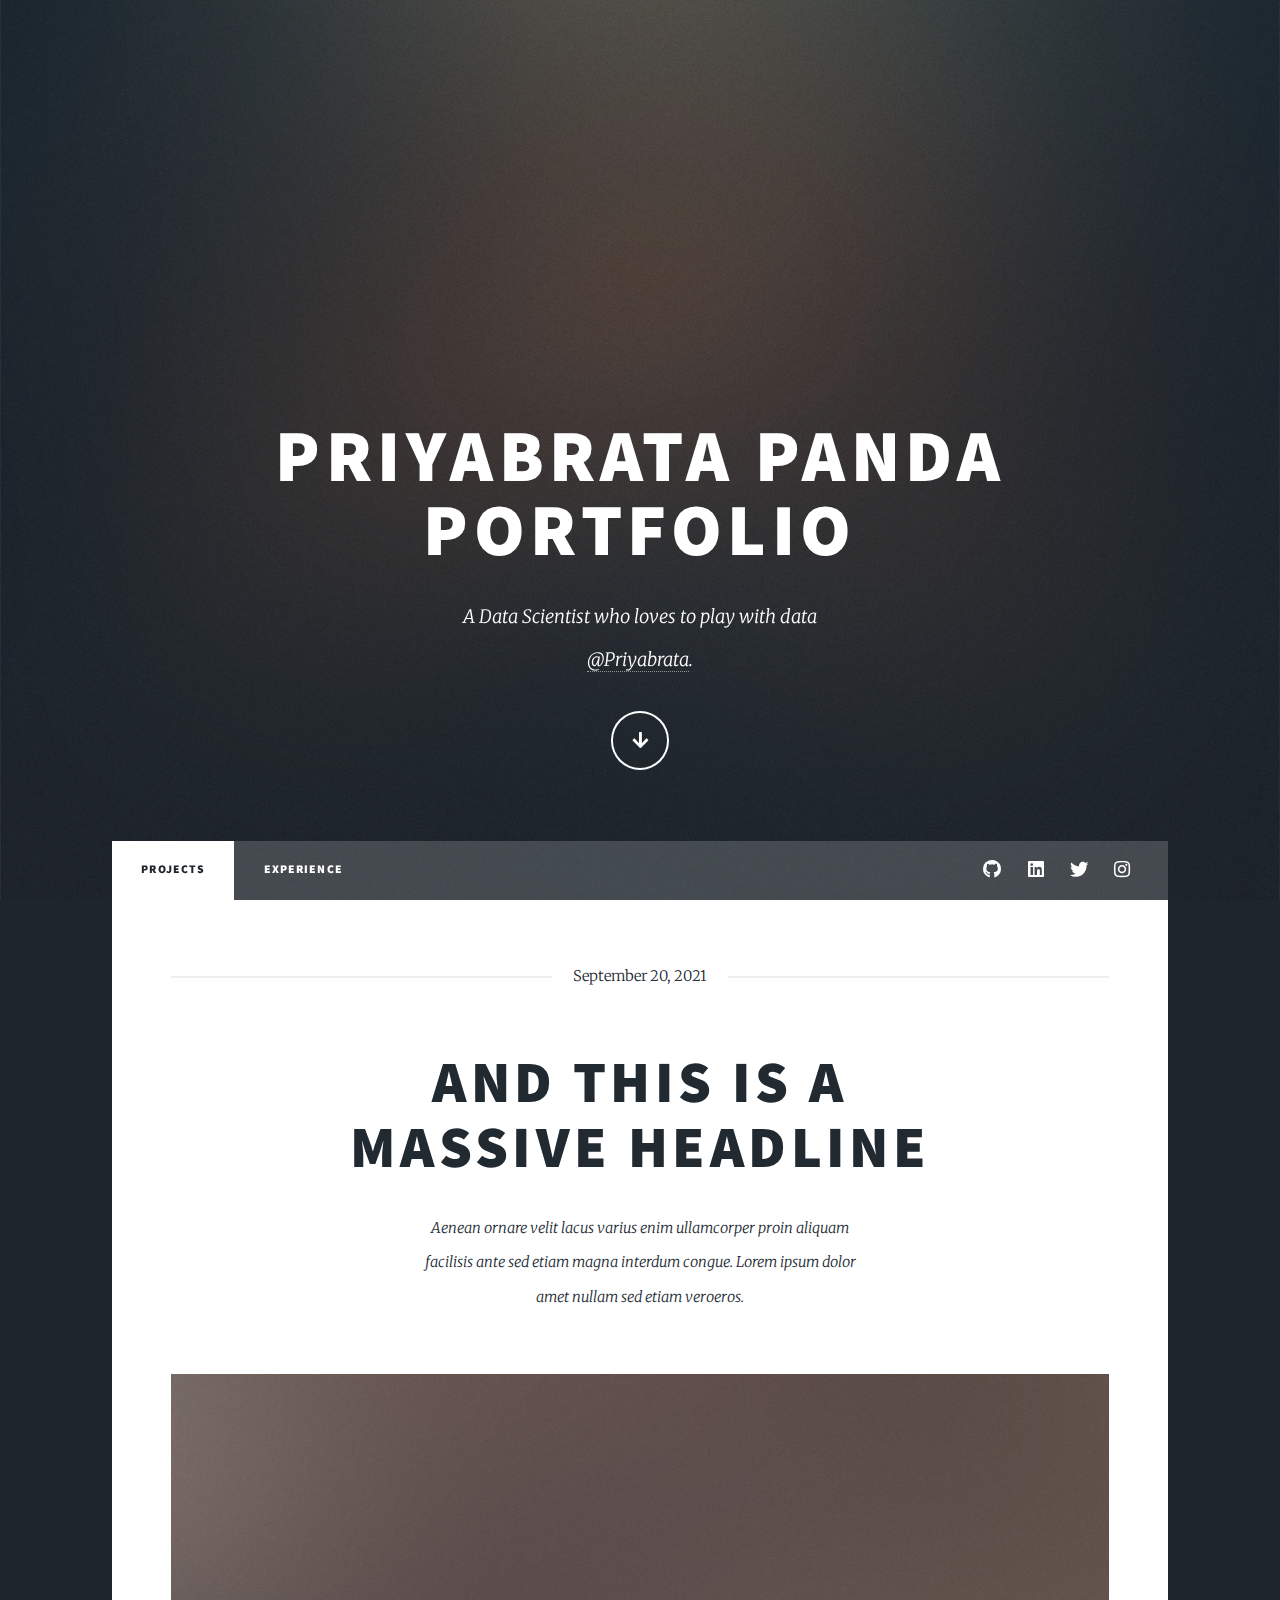
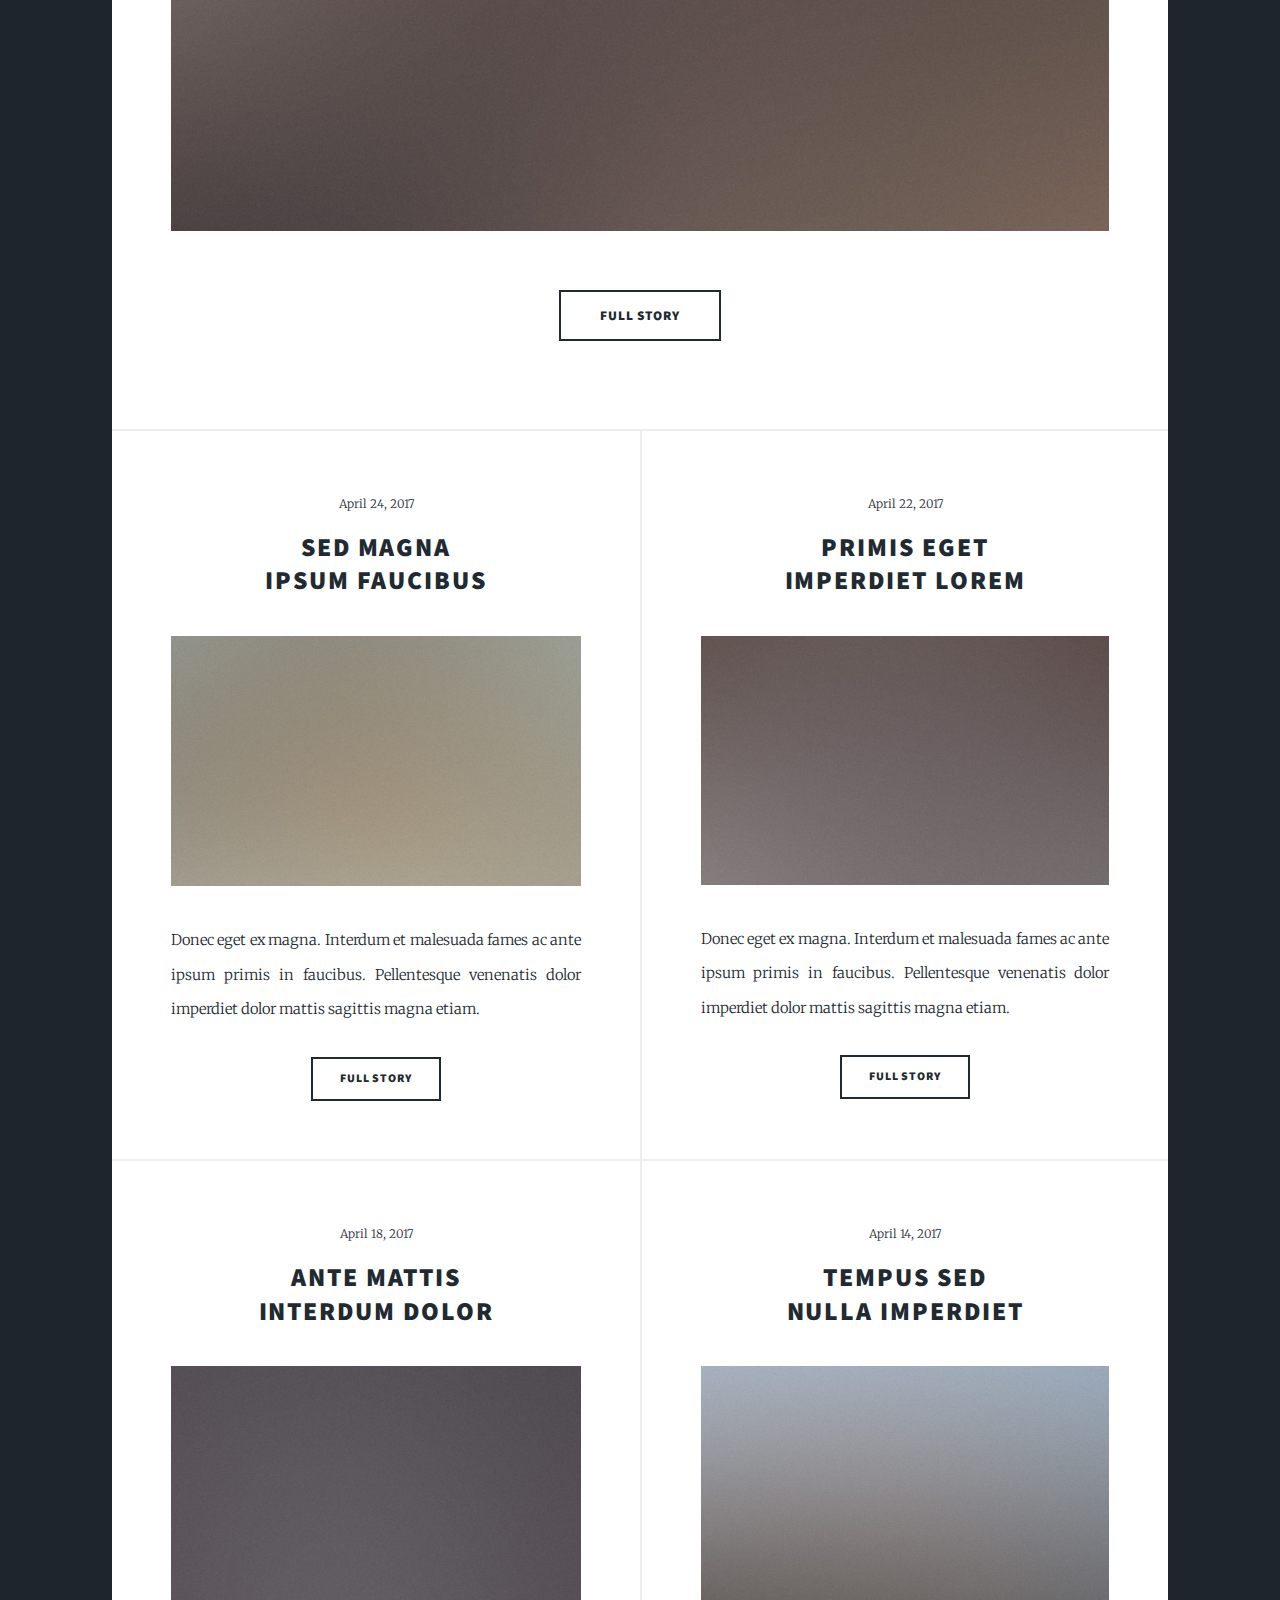
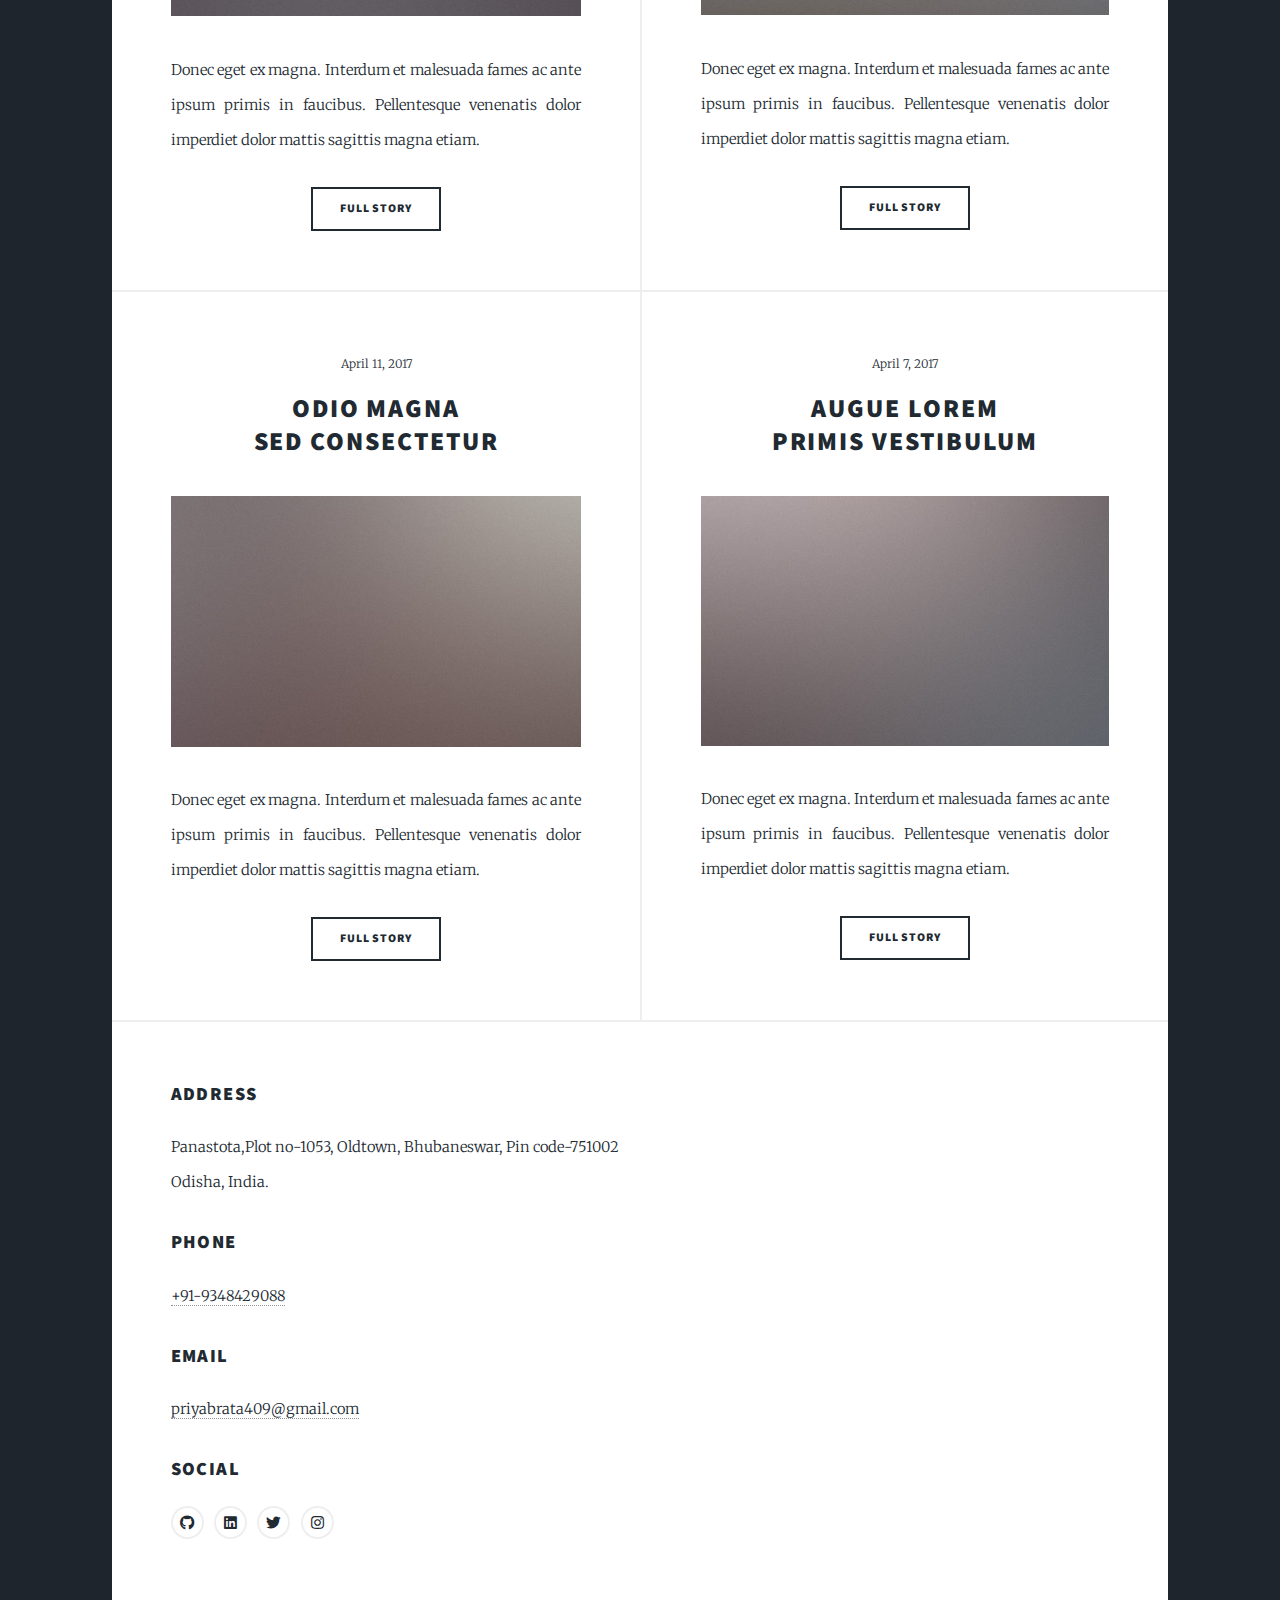
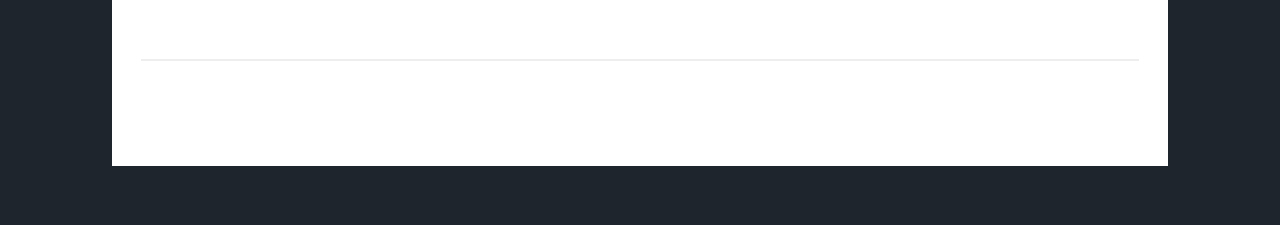
==== index.html @ b5c5b495 "Add files via upload" ====
<!DOCTYPE HTML>
<!--
	Massively by HTML5 UP
	html5up.net | @ajlkn
	Free for personal and commercial use under the CCA 3.0 license (html5up.net/license)
-->
<html>
	<head>
		<title>Priyabrat Panda Portfolio</title>
		<meta charset="utf-8" />
		<meta name="viewport" content="width=device-width, initial-scale=1, user-scalable=no" />
		<link rel="stylesheet" href="assets/css/main.css" />
		<noscript><link rel="stylesheet" href="assets/css/noscript.css" /></noscript>
	</head>
	<body class="is-preload">

		<!-- Wrapper -->
			<div id="wrapper" class="fade-in">

				<!-- Intro -->
					<div id="intro">
						<h1>Priyabrata Panda<br />
						Portfolio</h1>
						<p>A Data Scientist who loves to play with data <br />
						 <a href="https://www.linkedin.com/in/priyabrata-panda-5071/">@Priyabrata</a>.</p>
						<ul class="actions">
							<li><a href="#header" class="button icon solid solo fa-arrow-down scrolly">Continue</a></li>
						</ul>
					</div>

				<!-- Header -->
					<header id="header">
						<a href="index.html" class="logo">Portfolio</a>
					</header>

				<!-- Nav -->
					<nav id="nav">
						<ul class="links">
							<li class="active"><a href="index.html">Projects</a></li>
							<li><a href="generic.html">Experience</a></li>
						</ul>
						<ul class="icons">
							
							<li><a href="https://github.com/Priyabrata409" class="icon brands alt fa-github"><span class="label">GitHub</span></a></li>
							<li><a href="https://www.linkedin.com/in/priyabrata-panda-5071/" class="icon brands alt fa-linkedin"><span class="label">LinkedIn</span></a></li>
							<li><a href="https://twitter.com/Priyabr83911850" class="icon brands alt fa-twitter"><span class="label">Twitter</span></a></li>
							<li><a href="https://www.instagram.com/lucky__2000" class="icon brands alt fa-instagram"><span class="label">Instagram</span></a></li>
						</ul>
					</nav>

				<!-- Main -->
					<div id="main">

						<!-- Featured Post -->
							<article class="post featured">
								<header class="major">
									<span class="date">September 20, 2021</span>
									<h2><a href="#">And this is a<br />
									massive headline</a></h2>
									<p>Aenean ornare velit lacus varius enim ullamcorper proin aliquam<br />
									facilisis ante sed etiam magna interdum congue. Lorem ipsum dolor<br />
									amet nullam sed etiam veroeros.</p>
								</header>
								<a href="#" class="image main"><img src="images/pic01.jpg" alt="" /></a>
								<ul class="actions special">
									<li><a href="#" class="button large">Full Story</a></li>
								</ul>
							</article>

						<!-- Posts -->
							<section class="posts">
								<article>
									<header>
										<span class="date">April 24, 2017</span>
										<h2><a href="#">Sed magna<br />
										ipsum faucibus</a></h2>
									</header>
									<a href="#" class="image fit"><img src="images/pic02.jpg" alt="" /></a>
									<p>Donec eget ex magna. Interdum et malesuada fames ac ante ipsum primis in faucibus. Pellentesque venenatis dolor imperdiet dolor mattis sagittis magna etiam.</p>
									<ul class="actions special">
										<li><a href="#" class="button">Full Story</a></li>
									</ul>
								</article>
								<article>
									<header>
										<span class="date">April 22, 2017</span>
										<h2><a href="#">Primis eget<br />
										imperdiet lorem</a></h2>
									</header>
									<a href="#" class="image fit"><img src="images/pic03.jpg" alt="" /></a>
									<p>Donec eget ex magna. Interdum et malesuada fames ac ante ipsum primis in faucibus. Pellentesque venenatis dolor imperdiet dolor mattis sagittis magna etiam.</p>
									<ul class="actions special">
										<li><a href="#" class="button">Full Story</a></li>
									</ul>
								</article>
								<article>
									<header>
										<span class="date">April 18, 2017</span>
										<h2><a href="#">Ante mattis<br />
										interdum dolor</a></h2>
									</header>
									<a href="#" class="image fit"><img src="images/pic04.jpg" alt="" /></a>
									<p>Donec eget ex magna. Interdum et malesuada fames ac ante ipsum primis in faucibus. Pellentesque venenatis dolor imperdiet dolor mattis sagittis magna etiam.</p>
									<ul class="actions special">
										<li><a href="#" class="button">Full Story</a></li>
									</ul>
								</article>
								<article>
									<header>
										<span class="date">April 14, 2017</span>
										<h2><a href="#">Tempus sed<br />
										nulla imperdiet</a></h2>
									</header>
									<a href="#" class="image fit"><img src="images/pic05.jpg" alt="" /></a>
									<p>Donec eget ex magna. Interdum et malesuada fames ac ante ipsum primis in faucibus. Pellentesque venenatis dolor imperdiet dolor mattis sagittis magna etiam.</p>
									<ul class="actions special">
										<li><a href="#" class="button">Full Story</a></li>
									</ul>
								</article>
								<article>
									<header>
										<span class="date">April 11, 2017</span>
										<h2><a href="#">Odio magna<br />
										sed consectetur</a></h2>
									</header>
									<a href="#" class="image fit"><img src="images/pic06.jpg" alt="" /></a>
									<p>Donec eget ex magna. Interdum et malesuada fames ac ante ipsum primis in faucibus. Pellentesque venenatis dolor imperdiet dolor mattis sagittis magna etiam.</p>
									<ul class="actions special">
										<li><a href="#" class="button">Full Story</a></li>
									</ul>
								</article>
								<article>
									<header>
										<span class="date">April 7, 2017</span>
										<h2><a href="#">Augue lorem<br />
										primis vestibulum</a></h2>
									</header>
									<a href="#" class="image fit"><img src="images/pic07.jpg" alt="" /></a>
									<p>Donec eget ex magna. Interdum et malesuada fames ac ante ipsum primis in faucibus. Pellentesque venenatis dolor imperdiet dolor mattis sagittis magna etiam.</p>
									<ul class="actions special">
										<li><a href="#" class="button">Full Story</a></li>
									</ul>
								</article>
							</section>



						<section class="split contact">
							<section class="alt">
								<h3>Address</h3>
								<p>Panastota,Plot no-1053, Oldtown, Bhubaneswar, Pin code-751002<br />
								Odisha, India.</p>
							</section>
							<section>
								<h3>Phone</h3>
								<p><a href="#">+91-9348429088</a></p>
							</section>
							<section>
								<h3>Email</h3>
								<p><a href="#">priyabrata409@gmail.com</a></p>
							</section>
							<section>
								<h3>Social</h3>
								<ul class="icons alt">
									<li><a href="https://github.com/Priyabrata409" class="icon brands alt fa-github"><span class="label">GitHub</span></a></li>
									<li><a href="https://www.linkedin.com/in/priyabrata-panda-5071/" class="icon brands alt fa-linkedin"><span class="label">LinkedIn</span></a></li>
									<li><a href="https://twitter.com/Priyabr83911850" class="icon brands alt fa-twitter"><span class="label">Twitter</span></a></li>
									<li><a href="https://www.instagram.com/lucky__2000" class="icon brands alt fa-instagram"><span class="label">Instagram</span></a></li>
								</ul>
							</section>
						</section>
					</footer>

				<!-- Copyright -->
					<div id="copyright">
						<ul><li>&copy; Untitled</li><li>Design: <a href="https://html5up.net">HTML5 UP</a></li></ul>
					</div>

			</div>

		<!-- Scripts -->
			<script src="assets/js/jquery.min.js"></script>
			<script src="assets/js/jquery.scrollex.min.js"></script>
			<script src="assets/js/jquery.scrolly.min.js"></script>
			<script src="assets/js/browser.min.js"></script>
			<script src="assets/js/breakpoints.min.js"></script>
			<script src="assets/js/util.js"></script>
			<script src="assets/js/main.js"></script>

	</body>
</html>
---- assets/css/main.css ----
@import url(fontawesome-all.min.css);
@import url("https://fonts.googleapis.com/css?family=Merriweather:300,700,300italic,700italic|Source+Sans+Pro:900");

/*
	Massively by HTML5 UP
	html5up.net | @ajlkn
	Free for personal and commercial use under the CCA 3.0 license (html5up.net/license)
*/

html, body, div, span, applet, object,
iframe, h1, h2, h3, h4, h5, h6, p, blockquote,
pre, a, abbr, acronym, address, big, cite,
code, del, dfn, em, img, ins, kbd, q, s, samp,
small, strike, strong, sub, sup, tt, var, b,
u, i, center, dl, dt, dd, ol, ul, li, fieldset,
form, label, legend, table, caption, tbody,
tfoot, thead, tr, th, td, article, aside,
canvas, details, embed, figure, figcaption,
footer, header, hgroup, menu, nav, output, ruby,
section, summary, time, mark, audio, video {
	margin: 0;
	padding: 0;
	border: 0;
	font-size: 100%;
	font: inherit;
	vertical-align: baseline;}

article, aside, details, figcaption, figure,
footer, header, hgroup, menu, nav, section {
	display: block;}

body {
	line-height: 1;
}

ol, ul {
	list-style: none;
}

blockquote, q {
	quotes: none;
}

	blockquote:before, blockquote:after, q:before, q:after {
		content: '';
		content: none;
	}

table {
	border-collapse: collapse;
	border-spacing: 0;
}

body {
	-webkit-text-size-adjust: none;
}

mark {
	background-color: transparent;
	color: inherit;
}

input::-moz-focus-inner {
	border: 0;
	padding: 0;
}

input, select, textarea {
	-moz-appearance: none;
	-webkit-appearance: none;
	-ms-appearance: none;
	appearance: none;
}

/* Basic */

	@-ms-viewport {
		width: device-width;
	}

	body {
		-ms-overflow-style: scrollbar;
	}

	@media screen and (max-width: 480px) {

		html, body {
			min-width: 320px;
		}

	}

	html {
		box-sizing: border-box;
	}

	*, *:before, *:after {
		box-sizing: inherit;
	}

	body {
		background-color: #1e252d;
	}

		body.is-preload *, body.is-preload *:before, body.is-preload *:after {
			-moz-animation: none !important;
			-webkit-animation: none !important;
			-ms-animation: none !important;
			animation: none !important;
			-moz-transition: none !important;
			-webkit-transition: none !important;
			-ms-transition: none !important;
			transition: none !important;
		}

/* Type */

	html {
		font-size: 16pt;
	}

		@media screen and (max-width: 1680px) {

			html {
				font-size: 12pt;
			}

		}

		@media screen and (max-width: 1280px) {

			html {
				font-size: 11pt;
			}

		}

		@media screen and (max-width: 360px) {

			html {
				font-size: 10pt;
			}

		}

	body {
		color: #212931;
	}

	body, input, select, textarea {
		font-family: "Merriweather", Georgia, serif;
		font-weight: 300;
		font-size: 1rem;
		line-height: 2.375;
	}

	a {
		-moz-transition: color 0.2s ease-in-out, background-color 0.2s ease-in-out, border-color 0.2s ease-in-out, box-shadow 0.2s ease-in-out;
		-webkit-transition: color 0.2s ease-in-out, background-color 0.2s ease-in-out, border-color 0.2s ease-in-out, box-shadow 0.2s ease-in-out;
		-ms-transition: color 0.2s ease-in-out, background-color 0.2s ease-in-out, border-color 0.2s ease-in-out, box-shadow 0.2s ease-in-out;
		transition: color 0.2s ease-in-out, background-color 0.2s ease-in-out, border-color 0.2s ease-in-out, box-shadow 0.2s ease-in-out;
		border-bottom: dotted 1px;
		text-decoration: none;
	}

		a:hover {
			border-bottom-color: transparent;
		}

	strong, b {
		font-weight: 600;
	}

	em, i {
		font-style: italic;
	}

	p {
		text-align: justify;
		margin: 0 0 2rem 0;
	}

	h1, h2, h3, h4, h5, h6 {
		font-family: "Source Sans Pro", Helvetica, sans-serif;
		font-weight: 900;
		line-height: 1.5;
		letter-spacing: 0.075em;
		text-transform: uppercase;
		margin: 0 0 1rem 0;
	}

		h1 a, h2 a, h3 a, h4 a, h5 a, h6 a {
			border-bottom: 0;
			color: inherit;
			text-decoration: none;
		}

	h1 {
		font-size: 4rem;
		line-height: 1.1;
		margin: 0 0 2rem 0;
	}

	h2 {
		font-size: 1.75rem;
		line-height: 1.3;
		margin: 0 0 1.5rem 0;
	}

	h3 {
		font-size: 1.25rem;
		margin: 0 0 1.5rem 0;
	}

	h4 {
		font-size: 1rem;
	}

	h5 {
		font-size: 0.9rem;
	}

	h6 {
		font-size: 0.8rem;
	}

	sub {
		font-size: 0.8rem;
		position: relative;
		top: 0.5rem;
	}

	sup {
		font-size: 0.8rem;
		position: relative;
		top: -0.5rem;
	}

	blockquote {
		border-left: solid 4px;
		font-style: italic;
		margin: 0 0 2rem 0;
		padding: 0.5rem 0 0.5rem 2rem;
	}

	code {
		border: solid 2px;
		font-family: "Courier New", monospace;
		font-size: 0.9rem;
		margin: 0 0.25rem;
		padding: 0.25rem 0.65rem;
	}

	pre {
		-webkit-overflow-scrolling: touch;
		font-family: "Courier New", monospace;
		font-size: 0.9rem;
		margin: 0 0 2rem 0;
	}

		pre code {
			display: block;
			line-height: 1.75;
			padding: 1rem 1.5rem;
			overflow-x: auto;
		}

	hr {
		border: 0;
		border-bottom: solid 2px;
		margin: 3rem 0;
	}

		hr.major {
			margin: 5rem 0;
		}

	.align-left {
		text-align: left;
	}

	.align-center {
		text-align: center;
	}

	.align-right {
		text-align: right;
	}

	input, select, textarea {
		color: #212931;
	}

	a {
		color: #212931;
		border-bottom-color: rgba(33, 41, 49, 0.5);
	}

		a:hover {
			border-bottom-color: transparent;
			color: #18bfef !important;
		}

	strong, b {
		color: #212931;
	}

	h1, h2, h3, h4, h5, h6 {
		color: #212931;
	}

	blockquote {
		border-left-color: #eeeeee;
	}

	code {
		background: rgba(220, 220, 220, 0.25);
		border-color: #eeeeee;
	}

	hr {
		border-bottom-color: #eeeeee;
	}

/* Row */

	.row {
		display: flex;
		flex-wrap: wrap;
		box-sizing: border-box;
		align-items: stretch;
	}

		.row > * {
			box-sizing: border-box;
		}

		.row.gtr-uniform > * > :last-child {
			margin-bottom: 0;
		}

		.row.aln-left {
			justify-content: flex-start;
		}

		.row.aln-center {
			justify-content: center;
		}

		.row.aln-right {
			justify-content: flex-end;
		}

		.row.aln-top {
			align-items: flex-start;
		}

		.row.aln-middle {
			align-items: center;
		}

		.row.aln-bottom {
			align-items: flex-end;
		}

		.row > .imp {
			order: -1;
		}

		.row > .col-1 {
			width: 8.33333%;
		}

		.row > .off-1 {
			margin-left: 8.33333%;
		}

		.row > .col-2 {
			width: 16.66667%;
		}

		.row > .off-2 {
			margin-left: 16.66667%;
		}

		.row > .col-3 {
			width: 25%;
		}

		.row > .off-3 {
			margin-left: 25%;
		}

		.row > .col-4 {
			width: 33.33333%;
		}

		.row > .off-4 {
			margin-left: 33.33333%;
		}

		.row > .col-5 {
			width: 41.66667%;
		}

		.row > .off-5 {
			margin-left: 41.66667%;
		}

		.row > .col-6 {
			width: 50%;
		}

		.row > .off-6 {
			margin-left: 50%;
		}

		.row > .col-7 {
			width: 58.33333%;
		}

		.row > .off-7 {
			margin-left: 58.33333%;
		}

		.row > .col-8 {
			width: 66.66667%;
		}

		.row > .off-8 {
			margin-left: 66.66667%;
		}

		.row > .col-9 {
			width: 75%;
		}

		.row > .off-9 {
			margin-left: 75%;
		}

		.row > .col-10 {
			width: 83.33333%;
		}

		.row > .off-10 {
			margin-left: 83.33333%;
		}

		.row > .col-11 {
			width: 91.66667%;
		}

		.row > .off-11 {
			margin-left: 91.66667%;
		}

		.row > .col-12 {
			width: 100%;
		}

		.row > .off-12 {
			margin-left: 100%;
		}

		.row.gtr-0 {
			margin-top: 0;
			margin-left: 0rem;
		}

			.row.gtr-0 > * {
				padding: 0 0 0 0rem;
			}

			.row.gtr-0.gtr-uniform {
				margin-top: 0rem;
			}

				.row.gtr-0.gtr-uniform > * {
					padding-top: 0rem;
				}

		.row.gtr-25 {
			margin-top: 0;
			margin-left: -0.375rem;
		}

			.row.gtr-25 > * {
				padding: 0 0 0 0.375rem;
			}

			.row.gtr-25.gtr-uniform {
				margin-top: -0.375rem;
			}

				.row.gtr-25.gtr-uniform > * {
					padding-top: 0.375rem;
				}

		.row.gtr-50 {
			margin-top: 0;
			margin-left: -0.75rem;
		}

			.row.gtr-50 > * {
				padding: 0 0 0 0.75rem;
			}

			.row.gtr-50.gtr-uniform {
				margin-top: -0.75rem;
			}

				.row.gtr-50.gtr-uniform > * {
					padding-top: 0.75rem;
				}

		.row {
			margin-top: 0;
			margin-left: -1.5rem;
		}

			.row > * {
				padding: 0 0 0 1.5rem;
			}

			.row.gtr-uniform {
				margin-top: -1.5rem;
			}

				.row.gtr-uniform > * {
					padding-top: 1.5rem;
				}

		.row.gtr-150 {
			margin-top: 0;
			margin-left: -2.25rem;
		}

			.row.gtr-150 > * {
				padding: 0 0 0 2.25rem;
			}

			.row.gtr-150.gtr-uniform {
				margin-top: -2.25rem;
			}

				.row.gtr-150.gtr-uniform > * {
					padding-top: 2.25rem;
				}

		.row.gtr-200 {
			margin-top: 0;
			margin-left: -3rem;
		}

			.row.gtr-200 > * {
				padding: 0 0 0 3rem;
			}

			.row.gtr-200.gtr-uniform {
				margin-top: -3rem;
			}

				.row.gtr-200.gtr-uniform > * {
					padding-top: 3rem;
				}

		@media screen and (max-width: 1680px) {

			.row {
				display: flex;
				flex-wrap: wrap;
				box-sizing: border-box;
				align-items: stretch;
			}

				.row > * {
					box-sizing: border-box;
				}

				.row.gtr-uniform > * > :last-child {
					margin-bottom: 0;
				}

				.row.aln-left {
					justify-content: flex-start;
				}

				.row.aln-center {
					justify-content: center;
				}

				.row.aln-right {
					justify-content: flex-end;
				}

				.row.aln-top {
					align-items: flex-start;
				}

				.row.aln-middle {
					align-items: center;
				}

				.row.aln-bottom {
					align-items: flex-end;
				}

				.row > .imp-xlarge {
					order: -1;
				}

				.row > .col-1-xlarge {
					width: 8.33333%;
				}

				.row > .off-1-xlarge {
					margin-left: 8.33333%;
				}

				.row > .col-2-xlarge {
					width: 16.66667%;
				}

				.row > .off-2-xlarge {
					margin-left: 16.66667%;
				}

				.row > .col-3-xlarge {
					width: 25%;
				}

				.row > .off-3-xlarge {
					margin-left: 25%;
				}

				.row > .col-4-xlarge {
					width: 33.33333%;
				}

				.row > .off-4-xlarge {
					margin-left: 33.33333%;
				}

				.row > .col-5-xlarge {
					width: 41.66667%;
				}

				.row > .off-5-xlarge {
					margin-left: 41.66667%;
				}

				.row > .col-6-xlarge {
					width: 50%;
				}

				.row > .off-6-xlarge {
					margin-left: 50%;
				}

				.row > .col-7-xlarge {
					width: 58.33333%;
				}

				.row > .off-7-xlarge {
					margin-left: 58.33333%;
				}

				.row > .col-8-xlarge {
					width: 66.66667%;
				}

				.row > .off-8-xlarge {
					margin-left: 66.66667%;
				}

				.row > .col-9-xlarge {
					width: 75%;
				}

				.row > .off-9-xlarge {
					margin-left: 75%;
				}

				.row > .col-10-xlarge {
					width: 83.33333%;
				}

				.row > .off-10-xlarge {
					margin-left: 83.33333%;
				}

				.row > .col-11-xlarge {
					width: 91.66667%;
				}

				.row > .off-11-xlarge {
					margin-left: 91.66667%;
				}

				.row > .col-12-xlarge {
					width: 100%;
				}

				.row > .off-12-xlarge {
					margin-left: 100%;
				}

				.row.gtr-0 {
					margin-top: 0;
					margin-left: 0rem;
				}

					.row.gtr-0 > * {
						padding: 0 0 0 0rem;
					}

					.row.gtr-0.gtr-uniform {
						margin-top: 0rem;
					}

						.row.gtr-0.gtr-uniform > * {
							padding-top: 0rem;
						}

				.row.gtr-25 {
					margin-top: 0;
					margin-left: -0.375rem;
				}

					.row.gtr-25 > * {
						padding: 0 0 0 0.375rem;
					}

					.row.gtr-25.gtr-uniform {
						margin-top: -0.375rem;
					}

						.row.gtr-25.gtr-uniform > * {
							padding-top: 0.375rem;
						}

				.row.gtr-50 {
					margin-top: 0;
					margin-left: -0.75rem;
				}

					.row.gtr-50 > * {
						padding: 0 0 0 0.75rem;
					}

					.row.gtr-50.gtr-uniform {
						margin-top: -0.75rem;
					}

						.row.gtr-50.gtr-uniform > * {
							padding-top: 0.75rem;
						}

				.row {
					margin-top: 0;
					margin-left: -1.5rem;
				}

					.row > * {
						padding: 0 0 0 1.5rem;
					}

					.row.gtr-uniform {
						margin-top: -1.5rem;
					}

						.row.gtr-uniform > * {
							padding-top: 1.5rem;
						}

				.row.gtr-150 {
					margin-top: 0;
					margin-left: -2.25rem;
				}

					.row.gtr-150 > * {
						padding: 0 0 0 2.25rem;
					}

					.row.gtr-150.gtr-uniform {
						margin-top: -2.25rem;
					}

						.row.gtr-150.gtr-uniform > * {
							padding-top: 2.25rem;
						}

				.row.gtr-200 {
					margin-top: 0;
					margin-left: -3rem;
				}

					.row.gtr-200 > * {
						padding: 0 0 0 3rem;
					}

					.row.gtr-200.gtr-uniform {
						margin-top: -3rem;
					}

						.row.gtr-200.gtr-uniform > * {
							padding-top: 3rem;
						}

		}

		@media screen and (max-width: 1280px) {

			.row {
				display: flex;
				flex-wrap: wrap;
				box-sizing: border-box;
				align-items: stretch;
			}

				.row > * {
					box-sizing: border-box;
				}

				.row.gtr-uniform > * > :last-child {
					margin-bottom: 0;
				}

				.row.aln-left {
					justify-content: flex-start;
				}

				.row.aln-center {
					justify-content: center;
				}

				.row.aln-right {
					justify-content: flex-end;
				}

				.row.aln-top {
					align-items: flex-start;
				}

				.row.aln-middle {
					align-items: center;
				}

				.row.aln-bottom {
					align-items: flex-end;
				}

				.row > .imp-large {
					order: -1;
				}

				.row > .col-1-large {
					width: 8.33333%;
				}

				.row > .off-1-large {
					margin-left: 8.33333%;
				}

				.row > .col-2-large {
					width: 16.66667%;
				}

				.row > .off-2-large {
					margin-left: 16.66667%;
				}

				.row > .col-3-large {
					width: 25%;
				}

				.row > .off-3-large {
					margin-left: 25%;
				}

				.row > .col-4-large {
					width: 33.33333%;
				}

				.row > .off-4-large {
					margin-left: 33.33333%;
				}

				.row > .col-5-large {
					width: 41.66667%;
				}

				.row > .off-5-large {
					margin-left: 41.66667%;
				}

				.row > .col-6-large {
					width: 50%;
				}

				.row > .off-6-large {
					margin-left: 50%;
				}

				.row > .col-7-large {
					width: 58.33333%;
				}

				.row > .off-7-large {
					margin-left: 58.33333%;
				}

				.row > .col-8-large {
					width: 66.66667%;
				}

				.row > .off-8-large {
					margin-left: 66.66667%;
				}

				.row > .col-9-large {
					width: 75%;
				}

				.row > .off-9-large {
					margin-left: 75%;
				}

				.row > .col-10-large {
					width: 83.33333%;
				}

				.row > .off-10-large {
					margin-left: 83.33333%;
				}

				.row > .col-11-large {
					width: 91.66667%;
				}

				.row > .off-11-large {
					margin-left: 91.66667%;
				}

				.row > .col-12-large {
					width: 100%;
				}

				.row > .off-12-large {
					margin-left: 100%;
				}

				.row.gtr-0 {
					margin-top: 0;
					margin-left: 0rem;
				}

					.row.gtr-0 > * {
						padding: 0 0 0 0rem;
					}

					.row.gtr-0.gtr-uniform {
						margin-top: 0rem;
					}

						.row.gtr-0.gtr-uniform > * {
							padding-top: 0rem;
						}

				.row.gtr-25 {
					margin-top: 0;
					margin-left: -0.375rem;
				}

					.row.gtr-25 > * {
						padding: 0 0 0 0.375rem;
					}

					.row.gtr-25.gtr-uniform {
						margin-top: -0.375rem;
					}

						.row.gtr-25.gtr-uniform > * {
							padding-top: 0.375rem;
						}

				.row.gtr-50 {
					margin-top: 0;
					margin-left: -0.75rem;
				}

					.row.gtr-50 > * {
						padding: 0 0 0 0.75rem;
					}

					.row.gtr-50.gtr-uniform {
						margin-top: -0.75rem;
					}

						.row.gtr-50.gtr-uniform > * {
							padding-top: 0.75rem;
						}

				.row {
					margin-top: 0;
					margin-left: -1.5rem;
				}

					.row > * {
						padding: 0 0 0 1.5rem;
					}

					.row.gtr-uniform {
						margin-top: -1.5rem;
					}

						.row.gtr-uniform > * {
							padding-top: 1.5rem;
						}

				.row.gtr-150 {
					margin-top: 0;
					margin-left: -2.25rem;
				}

					.row.gtr-150 > * {
						padding: 0 0 0 2.25rem;
					}

					.row.gtr-150.gtr-uniform {
						margin-top: -2.25rem;
					}

						.row.gtr-150.gtr-uniform > * {
							padding-top: 2.25rem;
						}

				.row.gtr-200 {
					margin-top: 0;
					margin-left: -3rem;
				}

					.row.gtr-200 > * {
						padding: 0 0 0 3rem;
					}

					.row.gtr-200.gtr-uniform {
						margin-top: -3rem;
					}

						.row.gtr-200.gtr-uniform > * {
							padding-top: 3rem;
						}

		}

		@media screen and (max-width: 980px) {

			.row {
				display: flex;
				flex-wrap: wrap;
				box-sizing: border-box;
				align-items: stretch;
			}

				.row > * {
					box-sizing: border-box;
				}

				.row.gtr-uniform > * > :last-child {
					margin-bottom: 0;
				}

				.row.aln-left {
					justify-content: flex-start;
				}

				.row.aln-center {
					justify-content: center;
				}

				.row.aln-right {
					justify-content: flex-end;
				}

				.row.aln-top {
					align-items: flex-start;
				}

				.row.aln-middle {
					align-items: center;
				}

				.row.aln-bottom {
					align-items: flex-end;
				}

				.row > .imp-medium {
					order: -1;
				}

				.row > .col-1-medium {
					width: 8.33333%;
				}

				.row > .off-1-medium {
					margin-left: 8.33333%;
				}

				.row > .col-2-medium {
					width: 16.66667%;
				}

				.row > .off-2-medium {
					margin-left: 16.66667%;
				}

				.row > .col-3-medium {
					width: 25%;
				}

				.row > .off-3-medium {
					margin-left: 25%;
				}

				.row > .col-4-medium {
					width: 33.33333%;
				}

				.row > .off-4-medium {
					margin-left: 33.33333%;
				}

				.row > .col-5-medium {
					width: 41.66667%;
				}

				.row > .off-5-medium {
					margin-left: 41.66667%;
				}

				.row > .col-6-medium {
					width: 50%;
				}

				.row > .off-6-medium {
					margin-left: 50%;
				}

				.row > .col-7-medium {
					width: 58.33333%;
				}

				.row > .off-7-medium {
					margin-left: 58.33333%;
				}

				.row > .col-8-medium {
					width: 66.66667%;
				}

				.row > .off-8-medium {
					margin-left: 66.66667%;
				}

				.row > .col-9-medium {
					width: 75%;
				}

				.row > .off-9-medium {
					margin-left: 75%;
				}

				.row > .col-10-medium {
					width: 83.33333%;
				}

				.row > .off-10-medium {
					margin-left: 83.33333%;
				}

				.row > .col-11-medium {
					width: 91.66667%;
				}

				.row > .off-11-medium {
					margin-left: 91.66667%;
				}

				.row > .col-12-medium {
					width: 100%;
				}

				.row > .off-12-medium {
					margin-left: 100%;
				}

				.row.gtr-0 {
					margin-top: 0;
					margin-left: 0rem;
				}

					.row.gtr-0 > * {
						padding: 0 0 0 0rem;
					}

					.row.gtr-0.gtr-uniform {
						margin-top: 0rem;
					}

						.row.gtr-0.gtr-uniform > * {
							padding-top: 0rem;
						}

				.row.gtr-25 {
					margin-top: 0;
					margin-left: -0.375rem;
				}

					.row.gtr-25 > * {
						padding: 0 0 0 0.375rem;
					}

					.row.gtr-25.gtr-uniform {
						margin-top: -0.375rem;
					}

						.row.gtr-25.gtr-uniform > * {
							padding-top: 0.375rem;
						}

				.row.gtr-50 {
					margin-top: 0;
					margin-left: -0.75rem;
				}

					.row.gtr-50 > * {
						padding: 0 0 0 0.75rem;
					}

					.row.gtr-50.gtr-uniform {
						margin-top: -0.75rem;
					}

						.row.gtr-50.gtr-uniform > * {
							padding-top: 0.75rem;
						}

				.row {
					margin-top: 0;
					margin-left: -1.5rem;
				}

					.row > * {
						padding: 0 0 0 1.5rem;
					}

					.row.gtr-uniform {
						margin-top: -1.5rem;
					}

						.row.gtr-uniform > * {
							padding-top: 1.5rem;
						}

				.row.gtr-150 {
					margin-top: 0;
					margin-left: -2.25rem;
				}

					.row.gtr-150 > * {
						padding: 0 0 0 2.25rem;
					}

					.row.gtr-150.gtr-uniform {
						margin-top: -2.25rem;
					}

						.row.gtr-150.gtr-uniform > * {
							padding-top: 2.25rem;
						}

				.row.gtr-200 {
					margin-top: 0;
					margin-left: -3rem;
				}

					.row.gtr-200 > * {
						padding: 0 0 0 3rem;
					}

					.row.gtr-200.gtr-uniform {
						margin-top: -3rem;
					}

						.row.gtr-200.gtr-uniform > * {
							padding-top: 3rem;
						}

		}

		@media screen and (max-width: 736px) {

			.row {
				display: flex;
				flex-wrap: wrap;
				box-sizing: border-box;
				align-items: stretch;
			}

				.row > * {
					box-sizing: border-box;
				}

				.row.gtr-uniform > * > :last-child {
					margin-bottom: 0;
				}

				.row.aln-left {
					justify-content: flex-start;
				}

				.row.aln-center {
					justify-content: center;
				}

				.row.aln-right {
					justify-content: flex-end;
				}

				.row.aln-top {
					align-items: flex-start;
				}

				.row.aln-middle {
					align-items: center;
				}

				.row.aln-bottom {
					align-items: flex-end;
				}

				.row > .imp-small {
					order: -1;
				}

				.row > .col-1-small {
					width: 8.33333%;
				}

				.row > .off-1-small {
					margin-left: 8.33333%;
				}

				.row > .col-2-small {
					width: 16.66667%;
				}

				.row > .off-2-small {
					margin-left: 16.66667%;
				}

				.row > .col-3-small {
					width: 25%;
				}

				.row > .off-3-small {
					margin-left: 25%;
				}

				.row > .col-4-small {
					width: 33.33333%;
				}

				.row > .off-4-small {
					margin-left: 33.33333%;
				}

				.row > .col-5-small {
					width: 41.66667%;
				}

				.row > .off-5-small {
					margin-left: 41.66667%;
				}

				.row > .col-6-small {
					width: 50%;
				}

				.row > .off-6-small {
					margin-left: 50%;
				}

				.row > .col-7-small {
					width: 58.33333%;
				}

				.row > .off-7-small {
					margin-left: 58.33333%;
				}

				.row > .col-8-small {
					width: 66.66667%;
				}

				.row > .off-8-small {
					margin-left: 66.66667%;
				}

				.row > .col-9-small {
					width: 75%;
				}

				.row > .off-9-small {
					margin-left: 75%;
				}

				.row > .col-10-small {
					width: 83.33333%;
				}

				.row > .off-10-small {
					margin-left: 83.33333%;
				}

				.row > .col-11-small {
					width: 91.66667%;
				}

				.row > .off-11-small {
					margin-left: 91.66667%;
				}

				.row > .col-12-small {
					width: 100%;
				}

				.row > .off-12-small {
					margin-left: 100%;
				}

				.row.gtr-0 {
					margin-top: 0;
					margin-left: 0rem;
				}

					.row.gtr-0 > * {
						padding: 0 0 0 0rem;
					}

					.row.gtr-0.gtr-uniform {
						margin-top: 0rem;
					}

						.row.gtr-0.gtr-uniform > * {
							padding-top: 0rem;
						}

				.row.gtr-25 {
					margin-top: 0;
					margin-left: -0.375rem;
				}

					.row.gtr-25 > * {
						padding: 0 0 0 0.375rem;
					}

					.row.gtr-25.gtr-uniform {
						margin-top: -0.375rem;
					}

						.row.gtr-25.gtr-uniform > * {
							padding-top: 0.375rem;
						}

				.row.gtr-50 {
					margin-top: 0;
					margin-left: -0.75rem;
				}

					.row.gtr-50 > * {
						padding: 0 0 0 0.75rem;
					}

					.row.gtr-50.gtr-uniform {
						margin-top: -0.75rem;
					}

						.row.gtr-50.gtr-uniform > * {
							padding-top: 0.75rem;
						}

				.row {
					margin-top: 0;
					margin-left: -1.5rem;
				}

					.row > * {
						padding: 0 0 0 1.5rem;
					}

					.row.gtr-uniform {
						margin-top: -1.5rem;
					}

						.row.gtr-uniform > * {
							padding-top: 1.5rem;
						}

				.row.gtr-150 {
					margin-top: 0;
					margin-left: -2.25rem;
				}

					.row.gtr-150 > * {
						padding: 0 0 0 2.25rem;
					}

					.row.gtr-150.gtr-uniform {
						margin-top: -2.25rem;
					}

						.row.gtr-150.gtr-uniform > * {
							padding-top: 2.25rem;
						}

				.row.gtr-200 {
					margin-top: 0;
					margin-left: -3rem;
				}

					.row.gtr-200 > * {
						padding: 0 0 0 3rem;
					}

					.row.gtr-200.gtr-uniform {
						margin-top: -3rem;
					}

						.row.gtr-200.gtr-uniform > * {
							padding-top: 3rem;
						}

		}

		@media screen and (max-width: 480px) {

			.row {
				display: flex;
				flex-wrap: wrap;
				box-sizing: border-box;
				align-items: stretch;
			}

				.row > * {
					box-sizing: border-box;
				}

				.row.gtr-uniform > * > :last-child {
					margin-bottom: 0;
				}

				.row.aln-left {
					justify-content: flex-start;
				}

				.row.aln-center {
					justify-content: center;
				}

				.row.aln-right {
					justify-content: flex-end;
				}

				.row.aln-top {
					align-items: flex-start;
				}

				.row.aln-middle {
					align-items: center;
				}

				.row.aln-bottom {
					align-items: flex-end;
				}

				.row > .imp-xsmall {
					order: -1;
				}

				.row > .col-1-xsmall {
					width: 8.33333%;
				}

				.row > .off-1-xsmall {
					margin-left: 8.33333%;
				}

				.row > .col-2-xsmall {
					width: 16.66667%;
				}

				.row > .off-2-xsmall {
					margin-left: 16.66667%;
				}

				.row > .col-3-xsmall {
					width: 25%;
				}

				.row > .off-3-xsmall {
					margin-left: 25%;
				}

				.row > .col-4-xsmall {
					width: 33.33333%;
				}

				.row > .off-4-xsmall {
					margin-left: 33.33333%;
				}

				.row > .col-5-xsmall {
					width: 41.66667%;
				}

				.row > .off-5-xsmall {
					margin-left: 41.66667%;
				}

				.row > .col-6-xsmall {
					width: 50%;
				}

				.row > .off-6-xsmall {
					margin-left: 50%;
				}

				.row > .col-7-xsmall {
					width: 58.33333%;
				}

				.row > .off-7-xsmall {
					margin-left: 58.33333%;
				}

				.row > .col-8-xsmall {
					width: 66.66667%;
				}

				.row > .off-8-xsmall {
					margin-left: 66.66667%;
				}

				.row > .col-9-xsmall {
					width: 75%;
				}

				.row > .off-9-xsmall {
					margin-left: 75%;
				}

				.row > .col-10-xsmall {
					width: 83.33333%;
				}

				.row > .off-10-xsmall {
					margin-left: 83.33333%;
				}

				.row > .col-11-xsmall {
					width: 91.66667%;
				}

				.row > .off-11-xsmall {
					margin-left: 91.66667%;
				}

				.row > .col-12-xsmall {
					width: 100%;
				}

				.row > .off-12-xsmall {
					margin-left: 100%;
				}

				.row.gtr-0 {
					margin-top: 0;
					margin-left: 0rem;
				}

					.row.gtr-0 > * {
						padding: 0 0 0 0rem;
					}

					.row.gtr-0.gtr-uniform {
						margin-top: 0rem;
					}

						.row.gtr-0.gtr-uniform > * {
							padding-top: 0rem;
						}

				.row.gtr-25 {
					margin-top: 0;
					margin-left: -0.375rem;
				}

					.row.gtr-25 > * {
						padding: 0 0 0 0.375rem;
					}

					.row.gtr-25.gtr-uniform {
						margin-top: -0.375rem;
					}

						.row.gtr-25.gtr-uniform > * {
							padding-top: 0.375rem;
						}

				.row.gtr-50 {
					margin-top: 0;
					margin-left: -0.75rem;
				}

					.row.gtr-50 > * {
						padding: 0 0 0 0.75rem;
					}

					.row.gtr-50.gtr-uniform {
						margin-top: -0.75rem;
					}

						.row.gtr-50.gtr-uniform > * {
							padding-top: 0.75rem;
						}

				.row {
					margin-top: 0;
					margin-left: -1.5rem;
				}

					.row > * {
						padding: 0 0 0 1.5rem;
					}

					.row.gtr-uniform {
						margin-top: -1.5rem;
					}

						.row.gtr-uniform > * {
							padding-top: 1.5rem;
						}

				.row.gtr-150 {
					margin-top: 0;
					margin-left: -2.25rem;
				}

					.row.gtr-150 > * {
						padding: 0 0 0 2.25rem;
					}

					.row.gtr-150.gtr-uniform {
						margin-top: -2.25rem;
					}

						.row.gtr-150.gtr-uniform > * {
							padding-top: 2.25rem;
						}

				.row.gtr-200 {
					margin-top: 0;
					margin-left: -3rem;
				}

					.row.gtr-200 > * {
						padding: 0 0 0 3rem;
					}

					.row.gtr-200.gtr-uniform {
						margin-top: -3rem;
					}

						.row.gtr-200.gtr-uniform > * {
							padding-top: 3rem;
						}

		}

		@media screen and (max-width: 360px) {

			.row {
				display: flex;
				flex-wrap: wrap;
				box-sizing: border-box;
				align-items: stretch;
			}

				.row > * {
					box-sizing: border-box;
				}

				.row.gtr-uniform > * > :last-child {
					margin-bottom: 0;
				}

				.row.aln-left {
					justify-content: flex-start;
				}

				.row.aln-center {
					justify-content: center;
				}

				.row.aln-right {
					justify-content: flex-end;
				}

				.row.aln-top {
					align-items: flex-start;
				}

				.row.aln-middle {
					align-items: center;
				}

				.row.aln-bottom {
					align-items: flex-end;
				}

				.row > .imp-xxsmall {
					order: -1;
				}

				.row > .col-1-xxsmall {
					width: 8.33333%;
				}

				.row > .off-1-xxsmall {
					margin-left: 8.33333%;
				}

				.row > .col-2-xxsmall {
					width: 16.66667%;
				}

				.row > .off-2-xxsmall {
					margin-left: 16.66667%;
				}

				.row > .col-3-xxsmall {
					width: 25%;
				}

				.row > .off-3-xxsmall {
					margin-left: 25%;
				}

				.row > .col-4-xxsmall {
					width: 33.33333%;
				}

				.row > .off-4-xxsmall {
					margin-left: 33.33333%;
				}

				.row > .col-5-xxsmall {
					width: 41.66667%;
				}

				.row > .off-5-xxsmall {
					margin-left: 41.66667%;
				}

				.row > .col-6-xxsmall {
					width: 50%;
				}

				.row > .off-6-xxsmall {
					margin-left: 50%;
				}

				.row > .col-7-xxsmall {
					width: 58.33333%;
				}

				.row > .off-7-xxsmall {
					margin-left: 58.33333%;
				}

				.row > .col-8-xxsmall {
					width: 66.66667%;
				}

				.row > .off-8-xxsmall {
					margin-left: 66.66667%;
				}

				.row > .col-9-xxsmall {
					width: 75%;
				}

				.row > .off-9-xxsmall {
					margin-left: 75%;
				}

				.row > .col-10-xxsmall {
					width: 83.33333%;
				}

				.row > .off-10-xxsmall {
					margin-left: 83.33333%;
				}

				.row > .col-11-xxsmall {
					width: 91.66667%;
				}

				.row > .off-11-xxsmall {
					margin-left: 91.66667%;
				}

				.row > .col-12-xxsmall {
					width: 100%;
				}

				.row > .off-12-xxsmall {
					margin-left: 100%;
				}

				.row.gtr-0 {
					margin-top: 0;
					margin-left: 0rem;
				}

					.row.gtr-0 > * {
						padding: 0 0 0 0rem;
					}

					.row.gtr-0.gtr-uniform {
						margin-top: 0rem;
					}

						.row.gtr-0.gtr-uniform > * {
							padding-top: 0rem;
						}

				.row.gtr-25 {
					margin-top: 0;
					margin-left: -0.375rem;
				}

					.row.gtr-25 > * {
						padding: 0 0 0 0.375rem;
					}

					.row.gtr-25.gtr-uniform {
						margin-top: -0.375rem;
					}

						.row.gtr-25.gtr-uniform > * {
							padding-top: 0.375rem;
						}

				.row.gtr-50 {
					margin-top: 0;
					margin-left: -0.75rem;
				}

					.row.gtr-50 > * {
						padding: 0 0 0 0.75rem;
					}

					.row.gtr-50.gtr-uniform {
						margin-top: -0.75rem;
					}

						.row.gtr-50.gtr-uniform > * {
							padding-top: 0.75rem;
						}

				.row {
					margin-top: 0;
					margin-left: -1.5rem;
				}

					.row > * {
						padding: 0 0 0 1.5rem;
					}

					.row.gtr-uniform {
						margin-top: -1.5rem;
					}

						.row.gtr-uniform > * {
							padding-top: 1.5rem;
						}

				.row.gtr-150 {
					margin-top: 0;
					margin-left: -2.25rem;
				}

					.row.gtr-150 > * {
						padding: 0 0 0 2.25rem;
					}

					.row.gtr-150.gtr-uniform {
						margin-top: -2.25rem;
					}

						.row.gtr-150.gtr-uniform > * {
							padding-top: 2.25rem;
						}

				.row.gtr-200 {
					margin-top: 0;
					margin-left: -3rem;
				}

					.row.gtr-200 > * {
						padding: 0 0 0 3rem;
					}

					.row.gtr-200.gtr-uniform {
						margin-top: -3rem;
					}

						.row.gtr-200.gtr-uniform > * {
							padding-top: 3rem;
						}

		}

/* Box */

	.box {
		border: solid 2px;
		margin-bottom: 2rem;
		padding: 1.5rem;
	}

		.box > :last-child,
		.box > :last-child > :last-child,
		.box > :last-child > :last-child > :last-child {
			margin-bottom: 0;
		}

		.box.alt {
			border: 0;
			border-radius: 0;
			padding: 0;
		}

	.box {
		border-color: #eeeeee;
	}

/* Button */

	input[type="submit"],
	input[type="reset"],
	input[type="button"],
	button,
	.button {
		-moz-appearance: none;
		-webkit-appearance: none;
		-ms-appearance: none;
		appearance: none;
		-moz-transition: background-color 0.2s ease-in-out, box-shadow 0.2s ease-in-out, color 0.2s ease-in-out;
		-webkit-transition: background-color 0.2s ease-in-out, box-shadow 0.2s ease-in-out, color 0.2s ease-in-out;
		-ms-transition: background-color 0.2s ease-in-out, box-shadow 0.2s ease-in-out, color 0.2s ease-in-out;
		transition: background-color 0.2s ease-in-out, box-shadow 0.2s ease-in-out, color 0.2s ease-in-out;
		border: 0;
		border-radius: 0;
		cursor: pointer;
		display: inline-block;
		font-family: "Source Sans Pro", Helvetica, sans-serif;
		font-size: 0.8rem;
		font-weight: 900;
		letter-spacing: 0.075em;
		height: 3rem;
		line-height: 3rem;
		padding: 0 2rem;
		text-align: center;
		text-decoration: none;
		text-transform: uppercase;
		white-space: nowrap;
	}

		input[type="submit"].icon:before,
		input[type="reset"].icon:before,
		input[type="button"].icon:before,
		button.icon:before,
		.button.icon:before {
			margin-right: 0.5rem;
		}

		input[type="submit"].icon.solo,
		input[type="reset"].icon.solo,
		input[type="button"].icon.solo,
		button.icon.solo,
		.button.icon.solo {
			position: relative;
			width: 4rem;
			height: 4rem;
			line-height: 4rem;
			border-radius: 4rem;
			text-indent: 4rem;
			overflow: hidden;
			padding: 0;
			white-space: nowrap;
		}

			input[type="submit"].icon.solo:before,
			input[type="reset"].icon.solo:before,
			input[type="button"].icon.solo:before,
			button.icon.solo:before,
			.button.icon.solo:before {
				position: absolute;
				display: block;
				top: 0;
				left: 0;
				width: inherit;
				height: inherit;
				line-height: inherit;
				font-size: 1.25rem;
				margin-right: 0;
				text-align: center;
				text-indent: 0;
			}

		input[type="submit"].fit,
		input[type="reset"].fit,
		input[type="button"].fit,
		button.fit,
		.button.fit {
			width: 100%;
		}

		input[type="submit"].small,
		input[type="reset"].small,
		input[type="button"].small,
		button.small,
		.button.small {
			font-size: 0.7rem;
			height: 2.5rem;
			line-height: 2.5rem;
			padding: 0 1.5rem;
		}

		input[type="submit"].large,
		input[type="reset"].large,
		input[type="button"].large,
		button.large,
		.button.large {
			font-size: 0.9rem;
			height: 3.5rem;
			line-height: 3.5rem;
			padding: 0 2.75rem;
		}

		@media screen and (max-width: 980px) {

			input[type="submit"],
			input[type="reset"],
			input[type="button"],
			button,
			.button {
				font-size: 0.9rem;
				height: 3.25rem;
				line-height: 3.25rem;
			}

				input[type="submit"].large,
				input[type="reset"].large,
				input[type="button"].large,
				button.large,
				.button.large {
					font-size: 1rem;
					height: 3.75rem;
					line-height: 3.75rem;
				}

		}

		input[type="submit"].disabled, input[type="submit"]:disabled,
		input[type="reset"].disabled,
		input[type="reset"]:disabled,
		input[type="button"].disabled,
		input[type="button"]:disabled,
		button.disabled,
		button:disabled,
		.button.disabled,
		.button:disabled {
			pointer-events: none;
			opacity: 0.25;
		}

	input[type="submit"],
	input[type="reset"],
	input[type="button"],
	button,
	.button {
		background-color: transparent;
		box-shadow: inset 0 0 0 2px #212931;
		color: #212931 !important;
	}

		input[type="submit"]:hover,
		input[type="reset"]:hover,
		input[type="button"]:hover,
		button:hover,
		.button:hover {
			box-shadow: inset 0 0 0 2px #18bfef;
			color: #18bfef !important;
		}

		input[type="submit"].primary,
		input[type="reset"].primary,
		input[type="button"].primary,
		button.primary,
		.button.primary {
			background-color: #212931;
			box-shadow: none;
			color: #ffffff !important;
		}

			input[type="submit"].primary:hover,
			input[type="reset"].primary:hover,
			input[type="button"].primary:hover,
			button.primary:hover,
			.button.primary:hover {
				background-color: #18bfef;
			}

/* Form */

	form {
		margin: 0 0 2rem 0;
	}

		form > :last-child {
			margin-bottom: 0;
		}

		form > .fields {
			display: -moz-flex;
			display: -webkit-flex;
			display: -ms-flex;
			display: flex;
			-moz-flex-wrap: wrap;
			-webkit-flex-wrap: wrap;
			-ms-flex-wrap: wrap;
			flex-wrap: wrap;
			width: calc(100% + 3rem);
			margin: -1.5rem 0 2rem -1.5rem;
		}

			form > .fields > .field {
				-moz-flex-grow: 0;
				-webkit-flex-grow: 0;
				-ms-flex-grow: 0;
				flex-grow: 0;
				-moz-flex-shrink: 0;
				-webkit-flex-shrink: 0;
				-ms-flex-shrink: 0;
				flex-shrink: 0;
				padding: 1.5rem 0 0 1.5rem;
				width: calc(100% - 1.5rem);
			}

				form > .fields > .field.half {
					width: calc(50% - 0.75rem);
				}

				form > .fields > .field.third {
					width: calc(100%/3 - 0.5rem);
				}

				form > .fields > .field.quarter {
					width: calc(25% - 0.375rem);
				}

		@media screen and (max-width: 480px) {

			form > .fields {
				width: calc(100% + 3rem);
				margin: -1.5rem 0 2rem -1.5rem;
			}

				form > .fields > .field {
					padding: 1.5rem 0 0 1.5rem;
					width: calc(100% - 1.5rem);
				}

					form > .fields > .field.half {
						width: calc(100% - 1.5rem);
					}

					form > .fields > .field.third {
						width: calc(100% - 1.5rem);
					}

					form > .fields > .field.quarter {
						width: calc(100% - 1.5rem);
					}

		}

	label {
		display: block;
		font-family: "Source Sans Pro", Helvetica, sans-serif;
		font-weight: 900;
		line-height: 1.5;
		letter-spacing: 0.075em;
		font-size: 0.8rem;
		text-transform: uppercase;
		margin: 0 0 0.75rem 0;
	}

		@media screen and (max-width: 980px) {

			label {
				font-size: 0.9rem;
			}

		}

	input[type="text"],
	input[type="password"],
	input[type="email"],
	select,
	textarea {
		-moz-appearance: none;
		-webkit-appearance: none;
		-ms-appearance: none;
		appearance: none;
		background: transparent;
		border-radius: 0;
		border: solid 2px;
		color: inherit;
		display: block;
		outline: 0;
		padding: 0 1rem;
		text-decoration: none;
		width: 100%;
	}

		input[type="text"]:invalid,
		input[type="password"]:invalid,
		input[type="email"]:invalid,
		select:invalid,
		textarea:invalid {
			box-shadow: none;
		}

	select {
		background-size: 1.25rem;
		background-repeat: no-repeat;
		background-position: calc(100% - 1rem) center;
		height: 3rem;
		padding-right: 3rem;
		text-overflow: ellipsis;
	}

		select:focus::-ms-value {
			background-color: transparent;
		}

		select::-ms-expand {
			display: none;
		}

	input[type="text"],
	input[type="password"],
	input[type="email"],
	select {
		height: 3rem;
	}

	textarea {
		padding: 0.75rem 1rem;
	}

	input[type="checkbox"],
	input[type="radio"] {
		-moz-appearance: none;
		-webkit-appearance: none;
		-ms-appearance: none;
		appearance: none;
		display: block;
		float: left;
		margin-right: -2rem;
		opacity: 0;
		width: 1rem;
		z-index: -1;
	}

		input[type="checkbox"] + label,
		input[type="radio"] + label {
			text-decoration: none;
			cursor: pointer;
			display: inline-block;
			font-size: 1rem;
			letter-spacing: 0;
			font-family: "Merriweather", Georgia, serif;
			text-transform: none;
			font-weight: 300;
			padding-left: 2.8rem;
			padding-right: 1rem;
			position: relative;
		}

			input[type="checkbox"] + label:before,
			input[type="radio"] + label:before {
				-moz-osx-font-smoothing: grayscale;
				-webkit-font-smoothing: antialiased;
				display: inline-block;
				font-style: normal;
				font-variant: normal;
				text-rendering: auto;
				line-height: 1;
				text-transform: none !important;
				font-family: 'Font Awesome 5 Free';
				font-weight: 900;
			}

			input[type="checkbox"] + label:before,
			input[type="radio"] + label:before {
				border-radius: 0;
				border: solid 2px;
				content: '';
				display: inline-block;
				font-size: 0.8rem;
				height: 1.8rem;
				left: 0;
				line-height: 1.65rem;
				position: absolute;
				text-align: center;
				top: -0.125rem;
				width: 1.8rem;
			}

		input[type="checkbox"]:checked + label:before,
		input[type="radio"]:checked + label:before {
			content: '\f00c';
		}

	input[type="checkbox"] + label:before {
		border-radius: 0;
	}

	input[type="radio"] + label:before {
		border-radius: 100%;
	}

	::-webkit-input-placeholder {
		opacity: 1.0;
	}

	:-moz-placeholder {
		opacity: 1.0;
	}

	::-moz-placeholder {
		opacity: 1.0;
	}

	:-ms-input-placeholder {
		opacity: 1.0;
	}

	label {
		color: #212931;
	}

	input[type="text"],
	input[type="password"],
	input[type="email"],
	select,
	textarea {
		border-color: #eeeeee;
	}

		input[type="text"]:focus,
		input[type="password"]:focus,
		input[type="email"]:focus,
		select:focus,
		textarea:focus {
			border-color: #18bfef;
		}

	select {
		background-image: url("data:image/svg+xml;charset=utf8,%3Csvg xmlns='http://www.w3.org/2000/svg' width='40' height='40' preserveAspectRatio='none' viewBox='0 0 40 40'%3E%3Cpath d='M9.4,12.3l10.4,10.4l10.4-10.4c0.2-0.2,0.5-0.4,0.9-0.4c0.3,0,0.6,0.1,0.9,0.4l3.3,3.3c0.2,0.2,0.4,0.5,0.4,0.9 c0,0.4-0.1,0.6-0.4,0.9L20.7,31.9c-0.2,0.2-0.5,0.4-0.9,0.4c-0.3,0-0.6-0.1-0.9-0.4L4.3,17.3c-0.2-0.2-0.4-0.5-0.4-0.9 c0-0.4,0.1-0.6,0.4-0.9l3.3-3.3c0.2-0.2,0.5-0.4,0.9-0.4S9.1,12.1,9.4,12.3z' fill='%23eeeeee' /%3E%3C/svg%3E");
	}

		select option {
			background-color: #ffffff;
			color: #212931;
		}

	.select-wrapper:before {
		color: #eeeeee;
	}

	input[type="checkbox"] + label,
	input[type="radio"] + label {
		color: #212931;
	}

		input[type="checkbox"] + label:before,
		input[type="radio"] + label:before {
			border-color: #eeeeee;
		}

	input[type="checkbox"]:checked + label:before,
	input[type="radio"]:checked + label:before {
		background-color: #212931;
		border-color: #212931;
		color: #ffffff;
	}

	input[type="checkbox"]:focus + label:before,
	input[type="radio"]:focus + label:before {
		border-color: #18bfef;
	}

	::-webkit-input-placeholder {
		color: #909498 !important;
	}

	:-moz-placeholder {
		color: #909498 !important;
	}

	::-moz-placeholder {
		color: #909498 !important;
	}

	:-ms-input-placeholder {
		color: #909498 !important;
	}

	.formerize-placeholder {
		color: #909498 !important;
	}

/* Icon */

	.icon {
		text-decoration: none;
		border-bottom: none;
		position: relative;
	}

		.icon:before {
			-moz-osx-font-smoothing: grayscale;
			-webkit-font-smoothing: antialiased;
			display: inline-block;
			font-style: normal;
			font-variant: normal;
			text-rendering: auto;
			line-height: 1;
			text-transform: none !important;
			font-family: 'Font Awesome 5 Free';
			font-weight: 400;
		}

		.icon > .label {
			display: none;
		}

		.icon:before {
			line-height: inherit;
		}

		.icon.solid:before {
			font-weight: 900;
		}

		.icon.brands:before {
			font-family: 'Font Awesome 5 Brands';
		}

/* Image */

	.image {
		border: 0;
		display: inline-block;
		position: relative;
	}

		.image img {
			display: block;
		}

		.image.left, .image.right {
			max-width: 40%;
		}

			.image.left img, .image.right img {
				width: 100%;
			}

		.image.left {
			float: left;
			margin: 0 2rem 2rem 0;
			top: 0.75rem;
		}

		.image.right {
			float: right;
			margin: 0 0 2rem 2rem;
			top: 0.75rem;
		}

		.image.fit {
			display: block;
			margin: 2.5rem 0;
			width: 100%;
		}

			.image.fit:first-child {
				margin-top: 0;
			}

			.image.fit img {
				width: 100%;
			}

		.image.main {
			display: block;
			margin: 4rem 0;
			width: 100%;
		}

			.image.main:first-child {
				margin-top: 0;
			}

			.image.main img {
				width: 100%;
			}

		@media screen and (max-width: 736px) {

			.image.fit {
				margin: 2rem 0;
			}

			.image.main {
				margin: 2rem 0;
			}

		}

	a.image {
		overflow: hidden;
	}

		a.image img {
			-moz-transition: -moz-transform 0.2s ease-out;
			-webkit-transition: -webkit-transform 0.2s ease-out;
			-ms-transition: -ms-transform 0.2s ease-out;
			transition: transform 0.2s ease-out;
		}

		a.image:hover img {
			-moz-transform: scale(1.05);
			-webkit-transform: scale(1.05);
			-ms-transform: scale(1.05);
			transform: scale(1.05);
		}

/* Actions */

	ul.actions {
		display: -moz-flex;
		display: -webkit-flex;
		display: -ms-flex;
		display: flex;
		cursor: default;
		list-style: none;
		margin-left: -1rem;
		padding-left: 0;
	}

		ul.actions li {
			padding: 0 0 0 1rem;
			vertical-align: middle;
		}

		ul.actions.special {
			-moz-justify-content: center;
			-webkit-justify-content: center;
			-ms-justify-content: center;
			justify-content: center;
			width: 100%;
			margin-left: 0;
		}

			ul.actions.special li:first-child {
				padding-left: 0;
			}

		ul.actions.stacked {
			-moz-flex-direction: column;
			-webkit-flex-direction: column;
			-ms-flex-direction: column;
			flex-direction: column;
			margin-left: 0;
		}

			ul.actions.stacked li {
				padding: 1.3rem 0 0 0;
			}

				ul.actions.stacked li:first-child {
					padding-top: 0;
				}

		ul.actions.fit {
			width: calc(100% + 1rem);
		}

			ul.actions.fit li {
				-moz-flex-grow: 1;
				-webkit-flex-grow: 1;
				-ms-flex-grow: 1;
				flex-grow: 1;
				-moz-flex-shrink: 1;
				-webkit-flex-shrink: 1;
				-ms-flex-shrink: 1;
				flex-shrink: 1;
				width: 100%;
			}

				ul.actions.fit li > * {
					width: 100%;
				}

			ul.actions.fit.stacked {
				width: 100%;
			}

		@media screen and (max-width: 480px) {

			ul.actions:not(.fixed) {
				-moz-flex-direction: column;
				-webkit-flex-direction: column;
				-ms-flex-direction: column;
				flex-direction: column;
				margin-left: 0;
				width: 100% !important;
			}

				ul.actions:not(.fixed) li {
					-moz-flex-grow: 1;
					-webkit-flex-grow: 1;
					-ms-flex-grow: 1;
					flex-grow: 1;
					-moz-flex-shrink: 1;
					-webkit-flex-shrink: 1;
					-ms-flex-shrink: 1;
					flex-shrink: 1;
					padding: 1rem 0 0 0;
					text-align: center;
					width: 100%;
				}

					ul.actions:not(.fixed) li > * {
						width: 100%;
					}

					ul.actions:not(.fixed) li:first-child {
						padding-top: 0;
					}

					ul.actions:not(.fixed) li input[type="submit"],
					ul.actions:not(.fixed) li input[type="reset"],
					ul.actions:not(.fixed) li input[type="button"],
					ul.actions:not(.fixed) li button,
					ul.actions:not(.fixed) li .button {
						width: 100%;
					}

						ul.actions:not(.fixed) li input[type="submit"].icon:before,
						ul.actions:not(.fixed) li input[type="reset"].icon:before,
						ul.actions:not(.fixed) li input[type="button"].icon:before,
						ul.actions:not(.fixed) li button.icon:before,
						ul.actions:not(.fixed) li .button.icon:before {
							margin-left: -0.5rem;
						}

		}

/* Icons */

	ul.icons {
		cursor: default;
		list-style: none;
		padding-left: 0;
	}

		ul.icons li {
			display: inline-block;
			padding: 0 0.5rem 0 0;
			vertical-align: middle;
		}

			ul.icons li:last-child {
				padding-right: 0;
			}

			ul.icons li .icon:before {
				width: 2.25rem;
				height: 2.25rem;
				line-height: 2.25rem;
				display: inline-block;
				text-align: center;
				border-radius: 100%;
				font-size: 1.25rem;
			}

		ul.icons.alt li .icon:before {
			-moz-transition: color 0.2s ease-in-out, background-color 0.2s ease-in-out, border-color 0.2s ease-in-out, box-shadow 0.2s ease-in-out;
			-webkit-transition: color 0.2s ease-in-out, background-color 0.2s ease-in-out, border-color 0.2s ease-in-out, box-shadow 0.2s ease-in-out;
			-ms-transition: color 0.2s ease-in-out, background-color 0.2s ease-in-out, border-color 0.2s ease-in-out, box-shadow 0.2s ease-in-out;
			transition: color 0.2s ease-in-out, background-color 0.2s ease-in-out, border-color 0.2s ease-in-out, box-shadow 0.2s ease-in-out;
			font-size: 1rem;
		}

/* List */

	ol {
		list-style: decimal;
		margin: 0 0 2rem 0;
		padding-left: 1.25rem;
	}

		ol li {
			padding-left: 0.25rem;
		}

	ul {
		list-style: disc;
		margin: 0 0 2rem 0;
		padding-left: 1rem;
	}

		ul li {
			padding-left: 0.5rem;
		}

		ul.divided {
			list-style: none;
			padding-left: 0;
		}

			ul.divided li {
				border-top: solid 1px;
				padding: 0.5rem 0;
			}

				ul.divided li:first-child {
					border-top: 0;
					padding-top: 0;
				}

	dl {
		margin: 0 0 2rem 0;
	}

		dl dt {
			display: block;
			font-weight: 600;
			margin: 0 0 1rem 0;
		}

		dl dd {
			margin-left: 2rem;
		}

	ul.divided li {
		border-top-color: #eeeeee;
	}

	ul.icons li a.icon:hover:before {
		color: #18bfef;
	}

	ul.icons.alt li .icon:before {
		box-shadow: inset 0 0 0 2px #eeeeee;
	}

	ul.icons.alt li a.icon:hover:before {
		box-shadow: inset 0 0 0 2px #18bfef;
	}

/* Section/Article */

	section.special, article.special {
		text-align: center;
	}

	header {
		cursor: default;
	}

		header > .date {
			display: block;
			font-size: 0.8rem;
			height: 1;
			margin: 0 0 1rem 0;
			position: relative;
		}

		header > p {
			font-style: italic;
		}

		header > h1 + p {
			font-size: 1.1rem;
			margin-top: -0.5rem;
			line-height: 2;
		}

		header > h2 + p {
			font-size: 1rem;
			margin-top: -0.75rem;
		}

		header > h3 + p {
			font-size: 0.9rem;
			margin-top: -0.75rem;
		}

		header > h4 + p {
			font-size: 0.8rem;
			margin-top: -0.75rem;
		}

		header.major {
			margin: 0 0 4rem 0;
			text-align: center;
		}

			header.major > :last-child {
				margin-bottom: 0;
			}

			header.major > p {
				margin-top: 0;
				text-align: center;
			}

			header.major > .date {
				font-size: 1rem;
				margin: 0 0 4rem 0;
			}

				header.major > .date:before, header.major > .date:after {
					content: '';
					display: block;
					position: absolute;
					top: 50%;
					width: calc(50% - 6rem);
					border-top: solid 2px;
				}

				header.major > .date:before {
					left: 0;
				}

				header.major > .date:after {
					right: 0;
				}

		@media screen and (max-width: 980px) {

			header br {
				display: none;
			}

		}

		@media screen and (max-width: 736px) {

			header.major {
				margin: 0 0 2rem 0;
			}

		}

	header.major .date:before, header.major .date:after {
		border-top-color: #eeeeee;
	}

/* Table */

	.table-wrapper {
		-webkit-overflow-scrolling: touch;
		overflow-x: auto;
	}

	table {
		margin: 0 0 2rem 0;
		width: 100%;
	}

		table tbody tr {
			border: solid 1px;
			border-left: 0;
			border-right: 0;
		}

		table td {
			padding: 0.75rem 0.75rem;
		}

		table th {
			font-family: "Source Sans Pro", Helvetica, sans-serif;
			font-size: 0.8rem;
			font-weight: 900;
			letter-spacing: 0.075em;
			line-height: 1.5;
			padding: 0 0.75rem 0.75rem 0.75rem;
			text-align: left;
			text-transform: uppercase;
		}

			@media screen and (max-width: 980px) {

				table th {
					font-size: 0.9rem;
				}

			}

		table thead {
			border-bottom: solid 2px;
		}

		table tfoot {
			border-top: solid 2px;
		}

		table.alt {
			border-collapse: separate;
		}

			table.alt tbody tr td {
				border: solid 1px;
				border-left-width: 0;
				border-top-width: 0;
			}

				table.alt tbody tr td:first-child {
					border-left-width: 1px;
				}

			table.alt tbody tr:first-child td {
				border-top-width: 1px;
			}

			table.alt thead {
				border-bottom: 0;
			}

			table.alt tfoot {
				border-top: 0;
			}

	table tbody tr {
		border-color: #eeeeee;
	}

		table tbody tr:nth-child(2n + 1) {
			background-color: rgba(220, 220, 220, 0.25);
		}

	table th {
		color: #212931;
	}

	table thead {
		border-bottom-color: #eeeeee;
	}

	table tfoot {
		border-top-color: #eeeeee;
	}

	table.alt tbody tr td {
		border-color: #eeeeee;
	}

/* Pagination */

	.pagination {
		display: -moz-inline-flex;
		display: -webkit-inline-flex;
		display: -ms-inline-flex;
		display: inline-flex;
		-moz-user-select: none;
		-webkit-user-select: none;
		-ms-user-select: none;
		user-select: none;
		cursor: default;
		list-style: none;
		margin: 0 0 2rem 2px;
		padding: 0;
	}

		.pagination a, .pagination span {
			-moz-transition: background-color 0.2s ease-in-out, border-color 0.2s ease-in-out, box-shadow 0.2s ease-in-out, color 0.2s ease-in-out;
			-webkit-transition: background-color 0.2s ease-in-out, border-color 0.2s ease-in-out, box-shadow 0.2s ease-in-out, color 0.2s ease-in-out;
			-ms-transition: background-color 0.2s ease-in-out, border-color 0.2s ease-in-out, box-shadow 0.2s ease-in-out, color 0.2s ease-in-out;
			transition: background-color 0.2s ease-in-out, border-color 0.2s ease-in-out, box-shadow 0.2s ease-in-out, color 0.2s ease-in-out;
			border: solid 2px;
			display: inline-block;
			font-family: "Source Sans Pro", Helvetica, sans-serif;
			font-size: 0.8rem;
			font-weight: 900;
			height: 3rem;
			letter-spacing: 0.075em;
			line-height: calc(3rem - 4px);
			margin-left: -2px;
			min-width: 3rem;
			position: relative;
			text-align: center;
			text-decoration: none;
			text-transform: uppercase;
		}

		.pagination .next, .pagination .previous {
			text-decoration: none;
			padding: 0 1.75rem;
		}

			.pagination .next:before, .pagination .previous:before {
				-moz-osx-font-smoothing: grayscale;
				-webkit-font-smoothing: antialiased;
				display: inline-block;
				font-style: normal;
				font-variant: normal;
				text-rendering: auto;
				line-height: 1;
				text-transform: none !important;
				font-family: 'Font Awesome 5 Free';
				font-weight: 900;
			}

			.pagination .next:before, .pagination .previous:before {
				display: inline-block;
				color: inherit !important;
				line-height: inherit;
			}

		.pagination .previous:before {
			content: '\f104';
			margin-right: 0.9375em;
		}

		.pagination .next:before {
			content: '\f105';
			float: right;
			margin-left: 0.9375em;
		}

		@media screen and (max-width: 980px) {

			.pagination a, .pagination span {
				font-size: 0.9rem;
			}

		}

		@media screen and (max-width: 480px) {

			.pagination .page, .pagination .extra {
				display: none;
			}

		}

	.pagination a, .pagination span {
		border-color: #eeeeee;
	}

	.pagination a {
		color: #212931 !important;
	}

		.pagination a:hover {
			color: #18bfef !important;
			border-color: #18bfef;
			z-index: 1;
		}

			.pagination a:hover + a,
			.pagination a:hover + span {
				border-left-color: #18bfef;
			}

		.pagination a.active {
			background-color: #eeeeee;
		}

	.pagination span {
		color: #eeeeee;
	}

/* Wrapper */

	#wrapper {
		-moz-transition: opacity 0.5s ease;
		-webkit-transition: opacity 0.5s ease;
		-ms-transition: opacity 0.5s ease;
		transition: opacity 0.5s ease;
		position: relative;
		z-index: 1;
		overflow: hidden;
	}

		#wrapper > .bg {
			position: absolute;
			top: 0;
			left: 0;
			width: 100%;
			height: 100%;
			background-color: #212931;
			background-image: url("../../images/overlay.png"), linear-gradient(0deg, rgba(0, 0, 0, 0.1), rgba(0, 0, 0, 0.1)), url("../../images/bg.jpg");
			background-size: auto,								auto,														100% auto;
			background-position: center,								center,														top center;
			background-repeat: repeat,								no-repeat,													no-repeat;
			background-attachment: scroll,								scroll,														scroll;
			z-index: -1;
		}

			#wrapper > .bg.fixed {
				position: fixed;
				width: 100vw;
				height: 100vh;
			}

		#wrapper.fade-in:before {
			pointer-events: none;
			-moz-transition: opacity 1s ease-in-out;
			-webkit-transition: opacity 1s ease-in-out;
			-ms-transition: opacity 1s ease-in-out;
			transition: opacity 1s ease-in-out;
			-moz-transition-delay: 0.75s;
			-webkit-transition-delay: 0.75s;
			-ms-transition-delay: 0.75s;
			transition-delay: 0.75s;
			background: #1e252d;
			content: '';
			display: block;
			height: 100%;
			left: 0;
			opacity: 0;
			position: fixed;
			top: 0;
			width: 100%;
		}

		body.is-preload #wrapper.fade-in:before {
			opacity: 1;
		}

		@media screen and (orientation: portrait) {

			#wrapper > .bg {
				background-size: auto,								auto,														auto 175%;
			}

		}

/* Intro */

	#intro {
		color: #ffffff;
		padding: 8rem 4rem 6rem 4rem ;
		-moz-align-items: center;
		-webkit-align-items: center;
		-ms-align-items: center;
		align-items: center;
		display: -moz-flex;
		display: -webkit-flex;
		display: -ms-flex;
		display: flex;
		-moz-flex-direction: column;
		-webkit-flex-direction: column;
		-ms-flex-direction: column;
		flex-direction: column;
		-moz-justify-content: -moz-flex-end;
		-webkit-justify-content: -webkit-flex-end;
		-ms-justify-content: -ms-flex-end;
		justify-content: flex-end;
		-moz-transition: opacity 1s ease, -moz-transform 1s ease;
		-webkit-transition: opacity 1s ease, -webkit-transform 1s ease;
		-ms-transition: opacity 1s ease, -ms-transform 1s ease;
		transition: opacity 1s ease, transform 1s ease;
		position: relative;
		cursor: default;
		text-align: center;
		z-index: 1;
		min-height: 100vh;
	}

		#intro input, #intro select, #intro textarea {
			color: #ffffff;
		}

		#intro a {
			color: #ffffff;
			border-bottom-color: rgba(255, 255, 255, 0.5);
		}

			#intro a:hover {
				border-bottom-color: transparent;
				color: #18bfef !important;
			}

		#intro strong, #intro b {
			color: #ffffff;
		}

		#intro h1, #intro h2, #intro h3, #intro h4, #intro h5, #intro h6 {
			color: #ffffff;
		}

		#intro blockquote {
			border-left-color: #ffffff;
		}

		#intro code {
			background: rgba(255, 255, 255, 0.075);
			border-color: #ffffff;
		}

		#intro hr {
			border-bottom-color: #ffffff;
		}

		#intro input[type="submit"],
		#intro input[type="reset"],
		#intro input[type="button"],
		#intro button,
		#intro .button {
			background-color: transparent;
			box-shadow: inset 0 0 0 2px #ffffff;
			color: #ffffff !important;
		}

			#intro input[type="submit"]:hover,
			#intro input[type="reset"]:hover,
			#intro input[type="button"]:hover,
			#intro button:hover,
			#intro .button:hover {
				box-shadow: inset 0 0 0 2px #18bfef;
				color: #18bfef !important;
			}

			#intro input[type="submit"].primary,
			#intro input[type="reset"].primary,
			#intro input[type="button"].primary,
			#intro button.primary,
			#intro .button.primary {
				background-color: #ffffff;
				box-shadow: none;
				color: #1e252d !important;
			}

				#intro input[type="submit"].primary:hover,
				#intro input[type="reset"].primary:hover,
				#intro input[type="button"].primary:hover,
				#intro button.primary:hover,
				#intro .button.primary:hover {
					background-color: #18bfef;
				}

		#intro h1 {
			font-size: 5rem;
			line-height: 1;
		}

		#intro p {
			font-size: 1.25rem;
			font-style: italic;
			margin-top: -0.25rem;
			text-align: center;
		}

		#intro + #header {
			margin-top: -20rem;
		}

			#intro + #header .logo {
				-moz-transform: translateY(2rem);
				-webkit-transform: translateY(2rem);
				-ms-transform: translateY(2rem);
				transform: translateY(2rem);
				opacity: 0;
				visibility: hidden;
			}

		#intro.hidden {
			pointer-events: none;
			-moz-transform: translateY(2rem);
			-webkit-transform: translateY(2rem);
			-ms-transform: translateY(2rem);
			transform: translateY(2rem);
			-moz-transition: opacity 0.5s ease, -moz-transform 0.5s ease, visibility 0.5s;
			-webkit-transition: opacity 0.5s ease, -webkit-transform 0.5s ease, visibility 0.5s;
			-ms-transition: opacity 0.5s ease, -ms-transform 0.5s ease, visibility 0.5s;
			transition: opacity 0.5s ease, transform 0.5s ease, visibility 0.5s;
			opacity: 0;
			visibility: hidden;
		}

			#intro.hidden + #header .logo {
				-moz-transform: translateY(0);
				-webkit-transform: translateY(0);
				-ms-transform: translateY(0);
				transform: translateY(0);
				opacity: 1;
				visibility: visible;
			}

		body.is-preload #intro {
			-moz-transform: translateY(2rem);
			-webkit-transform: translateY(2rem);
			-ms-transform: translateY(2rem);
			transform: translateY(2rem);
			opacity: 0;
		}

			body.is-preload #intro:not(.hidden) + #header + #nav {
				-moz-transform: translateY(4rem);
				-webkit-transform: translateY(4rem);
				-ms-transform: translateY(4rem);
				transform: translateY(4rem);
				opacity: 0;
			}

		@media screen and (max-width: 980px) {

			#intro {
				padding: 4rem 4rem 2rem 4rem ;
				min-height: 90vh;
			}

				#intro p br {
					display: none;
				}

				#intro + #header {
					margin-top: -14rem;
				}

		}

		@media screen and (max-width: 736px) {

			#intro {
				padding: 3rem 2rem 1rem 2rem ;
				min-height: 80vh;
			}

				#intro h1 {
					font-size: 3.25rem;
					line-height: 1.1;
					margin-bottom: 1rem;
				}

				#intro p {
					font-size: 1rem;
					margin-top: 0rem;
				}

				#intro .actions {
					display: none;
				}

		}

/* Header */

	#header {
		color: #ffffff;
		-moz-align-items: center;
		-webkit-align-items: center;
		-ms-align-items: center;
		align-items: center;
		display: -moz-flex;
		display: -webkit-flex;
		display: -ms-flex;
		display: flex;
		-moz-flex-direction: column;
		-webkit-flex-direction: column;
		-ms-flex-direction: column;
		flex-direction: column;
		-moz-justify-content: -moz-flex-end;
		-webkit-justify-content: -webkit-flex-end;
		-ms-justify-content: -ms-flex-end;
		justify-content: flex-end;
		pointer-events: none;
		-moz-user-select: none;
		-webkit-user-select: none;
		-ms-user-select: none;
		user-select: none;
		height: 20rem;
		padding-bottom: 8rem;
		position: relative;
		text-align: center;
		z-index: 2;
	}

		#header input, #header select, #header textarea {
			color: #ffffff;
		}

		#header a {
			color: #ffffff;
			border-bottom-color: rgba(255, 255, 255, 0.5);
		}

			#header a:hover {
				border-bottom-color: transparent;
				color: #18bfef !important;
			}

		#header strong, #header b {
			color: #ffffff;
		}

		#header h1, #header h2, #header h3, #header h4, #header h5, #header h6 {
			color: #ffffff;
		}

		#header blockquote {
			border-left-color: #ffffff;
		}

		#header code {
			background: rgba(255, 255, 255, 0.075);
			border-color: #ffffff;
		}

		#header hr {
			border-bottom-color: #ffffff;
		}

		#header .logo {
			-moz-transition: border-color 0.2s ease-in-out, color 0.2s ease-in-out, opacity 0.5s ease, -moz-transform 0.5s ease, visibility 0.5s;
			-webkit-transition: border-color 0.2s ease-in-out, color 0.2s ease-in-out, opacity 0.5s ease, -webkit-transform 0.5s ease, visibility 0.5s;
			-ms-transition: border-color 0.2s ease-in-out, color 0.2s ease-in-out, opacity 0.5s ease, -ms-transform 0.5s ease, visibility 0.5s;
			transition: border-color 0.2s ease-in-out, color 0.2s ease-in-out, opacity 0.5s ease, transform 0.5s ease, visibility 0.5s;
			pointer-events: auto;
			border-style: solid;
			border-color: #ffffff;
			border-width: 5px !important;
			font-family: "Source Sans Pro", Helvetica, sans-serif;
			font-size: 2.25rem;
			font-weight: 900;
			letter-spacing: 0.075em;
			line-height: 1;
			padding: 1rem 1.75rem;
			text-transform: uppercase;
			visibility: visible;
		}

			#header .logo:hover {
				border-color: #18bfef !important;
				color: #18bfef !important;
			}

		@media screen and (max-width: 980px) {

			#header {
				height: 14rem;
				padding-bottom: 4rem;
			}

		}

		@media screen and (max-width: 736px) {

			#header {
				padding-bottom: 3rem;
			}

				#header .logo {
					font-size: 1.75rem;
					border-width: 3px !important;
				}

		}

/* Nav */

	#nav {
		color: #ffffff;
		display: -moz-flex;
		display: -webkit-flex;
		display: -ms-flex;
		display: flex;
		-moz-transition: -moz-transform 1s ease, opacity 1s ease;
		-webkit-transition: -webkit-transform 1s ease, opacity 1s ease;
		-ms-transition: -ms-transform 1s ease, opacity 1s ease;
		transition: transform 1s ease, opacity 1s ease;
		background: rgba(255, 255, 255, 0.175);
		height: 4rem;
		line-height: 4rem;
		margin: -4rem auto 0 auto;
		overflow: hidden;
		padding: 0 2rem 0 0;
		position: relative;
		width: calc(100% - 4rem);
		max-width: 72rem;
		z-index: 2;
	}

		#nav ul.divided li {
			border-top-color: #ffffff;
		}

		#nav ul.icons li a.icon:hover:before {
			color: #18bfef;
		}

		#nav ul.icons.alt li .icon:before {
			box-shadow: inset 0 0 0 2px #ffffff;
		}

		#nav ul.icons.alt li a.icon:hover:before {
			box-shadow: inset 0 0 0 2px #18bfef;
		}

		#nav input, #nav select, #nav textarea {
			color: #ffffff;
		}

		#nav a {
			color: #ffffff;
			border-bottom-color: rgba(255, 255, 255, 0.5);
		}

			#nav a:hover {
				border-bottom-color: transparent;
				color: #18bfef !important;
			}

		#nav strong, #nav b {
			color: #ffffff;
		}

		#nav h1, #nav h2, #nav h3, #nav h4, #nav h5, #nav h6 {
			color: #ffffff;
		}

		#nav blockquote {
			border-left-color: #ffffff;
		}

		#nav code {
			background: rgba(255, 255, 255, 0.075);
			border-color: #ffffff;
		}

		#nav hr {
			border-bottom-color: #ffffff;
		}

		#nav ul.links {
			display: -moz-flex;
			display: -webkit-flex;
			display: -ms-flex;
			display: flex;
			-moz-flex-grow: 1;
			-webkit-flex-grow: 1;
			-ms-flex-grow: 1;
			flex-grow: 1;
			-moz-flex-shrink: 1;
			-webkit-flex-shrink: 1;
			-ms-flex-shrink: 1;
			flex-shrink: 1;
			font-family: "Source Sans Pro", Helvetica, sans-serif;
			font-weight: 900;
			letter-spacing: 0.075em;
			list-style: none;
			margin-bottom: 0;
			padding-left: 0;
			text-transform: uppercase;
		}

			#nav ul.links li {
				display: block;
				padding-left: 0;
			}

				#nav ul.links li a {
					-moz-transition: background-color 0.2s ease-in-out, color 0.2s ease-in-out;
					-webkit-transition: background-color 0.2s ease-in-out, color 0.2s ease-in-out;
					-ms-transition: background-color 0.2s ease-in-out, color 0.2s ease-in-out;
					transition: background-color 0.2s ease-in-out, color 0.2s ease-in-out;
					display: block;
					font-size: 0.8rem;
					outline: none;
					padding: 0 2rem;
				}

					#nav ul.links li a:hover {
						color: inherit !important;
						background-color: rgba(255, 255, 255, 0.1);
					}

				#nav ul.links li.active {
					background-color: #ffffff;
				}

					#nav ul.links li.active a {
						color: #1e252d;
					}

						#nav ul.links li.active a:hover {
							color: #18bfef !important;
						}

		#nav ul.icons {
			-moz-flex-grow: 0;
			-webkit-flex-grow: 0;
			-ms-flex-grow: 0;
			flex-grow: 0;
			-moz-flex-shrink: 0;
			-webkit-flex-shrink: 0;
			-ms-flex-shrink: 0;
			flex-shrink: 0;
			margin-bottom: 0;
		}

		@media screen and (max-width: 980px) {

			#nav {
				display: none;
			}

		}

/* Main */

	#main {
		background-color: #ffffff;
		position: relative;
		margin: 0 auto;
		width: calc(100% - 4rem);
		max-width: 72rem;
		z-index: 2;
	}

		#main > * {
			padding: 4rem 4rem 2rem 4rem ;
			border-top: solid 2px #eeeeee;
			margin: 0;
		}

			#main > *:first-child {
				border-top: 0;
			}

		#main > footer {
			text-align: center;
		}

		#main > .post {
			padding: 8rem 8rem 6rem 8rem ;
		}

			#main > .post header.major > .date {
				margin-top: -2rem;
			}

			#main > .post header.major > h1, #main > .post header.major h2 {
				font-size: 4rem;
				line-height: 1.1;
				margin: 0 0 2rem 0;
			}

			#main > .post.featured {
				text-align: center;
			}

			@media screen and (max-width: 1280px) {

				#main > .post {
					padding: 6rem 4rem 4rem 4rem ;
				}

			}

			@media screen and (max-width: 736px) {

				#main > .post {
					padding: 4rem 2rem 2rem 2rem ;
				}

					#main > .post header.major > .date {
						margin-top: -1rem;
						margin-bottom: 2rem;
					}

					#main > .post header.major > h1, #main > .post header.major h2 {
						font-size: 2.5rem;
						line-height: 1.2;
						margin: 0 0 1.5rem 0;
					}

			}

		#main > .posts {
			display: -moz-flex;
			display: -webkit-flex;
			display: -ms-flex;
			display: flex;
			-moz-flex-wrap: wrap;
			-webkit-flex-wrap: wrap;
			-ms-flex-wrap: wrap;
			flex-wrap: wrap;
			-moz-align-items: -moz-stretch;
			-webkit-align-items: -webkit-stretch;
			-ms-align-items: -ms-stretch;
			align-items: stretch;
			text-align: center;
			width: 100%;
			padding: 0;
		}

			#main > .posts > * {
				-moz-flex-shrink: 1;
				-webkit-flex-shrink: 1;
				-ms-flex-shrink: 1;
				flex-shrink: 1;
				-moz-flex-grow: 0;
				-webkit-flex-grow: 0;
				-ms-flex-grow: 0;
				flex-grow: 0;
			}

			#main > .posts > * {
				width: 50%;
			}

			#main > .posts > * {
				padding: 4rem;
				width: 50%;
			}

			#main > .posts > article {
				border-color: #eeeeee;
				border-left-width: 2px;
				border-style: solid;
				border-top-width: 2px;
				text-align: center;
			}

				#main > .posts > article > :last-child {
					margin-bottom: 0;
				}

				#main > .posts > article:nth-child(2n - 1) {
					border-left-width: 0;
				}

				#main > .posts > article:nth-child(-n + 2) {
					border-top-width: 0;
				}

			@media screen and (max-width: 980px) {

				#main > .posts > * {
					width: 50%;
				}

				#main > .posts > * {
					padding: 2.5rem;
					width: 50%;
				}

			}

			@media screen and (max-width: 736px) {

				#main > .posts > * {
					width: 100%;
				}

				#main > .posts > * {
					padding: 2rem;
					width: 100%;
				}

				#main > .posts > article:nth-child(2n - 1) {
					border-left-width: 2px;
				}

				#main > .posts > article:nth-child(-n + 2) {
					border-top-width: 2px;
				}

				#main > .posts > article:nth-child(n) {
					border-left-width: 0;
				}

				#main > .posts > article:nth-child(-n + 1) {
					border-top-width: 0;
				}

				#main > .posts > article .image {
					max-width: 25rem;
					margin-left: auto;
					margin-right: auto;
				}

			}

		@media screen and (max-width: 736px) {

			#main > * {
				padding: 2rem 2rem 0.1rem 2rem ;
			}

		}

		@media screen and (max-width: 480px) {

			#main {
				width: 100%;
			}

		}

/* Footer */

	#footer {
		color: #717981;
		display: -moz-flex;
		display: -webkit-flex;
		display: -ms-flex;
		display: flex;
		background-color: #f5f5f5;
		color: #909498;
		cursor: default;
		position: relative;
		margin: 0 auto;
		width: calc(100% - 4rem);
		max-width: 72rem;
		z-index: 2;
	}

		#footer input, #footer select, #footer textarea {
			color: #717981;
		}

		#footer a {
			color: #717981;
			border-bottom-color: rgba(113, 121, 129, 0.5);
		}

			#footer a:hover {
				border-bottom-color: transparent;
				color: #18bfef !important;
			}

		#footer strong, #footer b {
			color: #717981;
		}

		#footer h1, #footer h2, #footer h3, #footer h4, #footer h5, #footer h6 {
			color: #717981;
		}

		#footer blockquote {
			border-left-color: #e2e2e2;
		}

		#footer code {
			background: rgba(220, 220, 220, 0.5);
			border-color: #e2e2e2;
		}

		#footer hr {
			border-bottom-color: #e2e2e2;
		}

		#footer .box {
			border-color: #e2e2e2;
		}

		#footer input[type="submit"],
		#footer input[type="reset"],
		#footer input[type="button"],
		#footer button,
		#footer .button {
			background-color: transparent;
			box-shadow: inset 0 0 0 2px #717981;
			color: #717981 !important;
		}

			#footer input[type="submit"]:hover,
			#footer input[type="reset"]:hover,
			#footer input[type="button"]:hover,
			#footer button:hover,
			#footer .button:hover {
				box-shadow: inset 0 0 0 2px #18bfef;
				color: #18bfef !important;
			}

			#footer input[type="submit"].primary,
			#footer input[type="reset"].primary,
			#footer input[type="button"].primary,
			#footer button.primary,
			#footer .button.primary {
				background-color: #717981;
				box-shadow: none;
				color: #f5f5f5 !important;
			}

				#footer input[type="submit"].primary:hover,
				#footer input[type="reset"].primary:hover,
				#footer input[type="button"].primary:hover,
				#footer button.primary:hover,
				#footer .button.primary:hover {
					background-color: #18bfef;
				}

		#footer label {
			color: #717981;
		}

		#footer input[type="text"],
		#footer input[type="password"],
		#footer input[type="email"],
		#footer select,
		#footer textarea {
			border-color: #e2e2e2;
		}

			#footer input[type="text"]:focus,
			#footer input[type="password"]:focus,
			#footer input[type="email"]:focus,
			#footer select:focus,
			#footer textarea:focus {
				border-color: #18bfef;
			}

		#footer select {
			background-image: url("data:image/svg+xml;charset=utf8,%3Csvg xmlns='http://www.w3.org/2000/svg' width='40' height='40' preserveAspectRatio='none' viewBox='0 0 40 40'%3E%3Cpath d='M9.4,12.3l10.4,10.4l10.4-10.4c0.2-0.2,0.5-0.4,0.9-0.4c0.3,0,0.6,0.1,0.9,0.4l3.3,3.3c0.2,0.2,0.4,0.5,0.4,0.9 c0,0.4-0.1,0.6-0.4,0.9L20.7,31.9c-0.2,0.2-0.5,0.4-0.9,0.4c-0.3,0-0.6-0.1-0.9-0.4L4.3,17.3c-0.2-0.2-0.4-0.5-0.4-0.9 c0-0.4,0.1-0.6,0.4-0.9l3.3-3.3c0.2-0.2,0.5-0.4,0.9-0.4S9.1,12.1,9.4,12.3z' fill='%23e2e2e2' /%3E%3C/svg%3E");
		}

			#footer select option {
				background-color: #f5f5f5;
				color: #717981;
			}

		#footer .select-wrapper:before {
			color: #e2e2e2;
		}

		#footer input[type="checkbox"] + label,
		#footer input[type="radio"] + label {
			color: #717981;
		}

			#footer input[type="checkbox"] + label:before,
			#footer input[type="radio"] + label:before {
				border-color: #e2e2e2;
			}

		#footer input[type="checkbox"]:checked + label:before,
		#footer input[type="radio"]:checked + label:before {
			background-color: #717981;
			border-color: #717981;
			color: #f5f5f5;
		}

		#footer input[type="checkbox"]:focus + label:before,
		#footer input[type="radio"]:focus + label:before {
			border-color: #18bfef;
		}

		#footer ::-webkit-input-placeholder {
			color: #b3b7bb !important;
		}

		#footer :-moz-placeholder {
			color: #b3b7bb !important;
		}

		#footer ::-moz-placeholder {
			color: #b3b7bb !important;
		}

		#footer :-ms-input-placeholder {
			color: #b3b7bb !important;
		}

		#footer .formerize-placeholder {
			color: #b3b7bb !important;
		}

		#footer ul.divided li {
			border-top-color: #e2e2e2;
		}

		#footer ul.icons li a.icon:hover:before {
			color: #18bfef;
		}

		#footer ul.icons.alt li .icon:before {
			box-shadow: inset 0 0 0 2px #e2e2e2;
		}

		#footer ul.icons.alt li a.icon:hover:before {
			box-shadow: inset 0 0 0 2px #18bfef;
		}

		#footer header.major .date:before, #footer header.major .date:after {
			border-top-color: #e2e2e2;
		}

		#footer table tbody tr {
			border-color: #e2e2e2;
		}

			#footer table tbody tr:nth-child(2n + 1) {
				background-color: rgba(220, 220, 220, 0.5);
			}

		#footer table th {
			color: #717981;
		}

		#footer table thead {
			border-bottom-color: #e2e2e2;
		}

		#footer table tfoot {
			border-top-color: #e2e2e2;
		}

		#footer table.alt tbody tr td {
			border-color: #e2e2e2;
		}

		#footer .pagination a, #footer .pagination span {
			border-color: #e2e2e2;
		}

		#footer .pagination a {
			color: #717981 !important;
		}

			#footer .pagination a:hover {
				color: #18bfef !important;
				border-color: #18bfef;
				z-index: 1;
			}

				#footer .pagination a:hover + a,
				#footer .pagination a:hover + span {
					border-left-color: #18bfef;
				}

			#footer .pagination a.active {
				background-color: #e2e2e2;
			}

		#footer .pagination span {
			color: #e2e2e2;
		}

		#footer > section {
			-moz-flex-basis: 50%;
			-webkit-flex-basis: 50%;
			-ms-flex-basis: 50%;
			flex-basis: 50%;
			-moz-flex-grow: 1;
			-webkit-flex-grow: 1;
			-ms-flex-grow: 1;
			flex-grow: 1;
			-moz-flex-shrink: 1;
			-webkit-flex-shrink: 1;
			-ms-flex-shrink: 1;
			flex-shrink: 1;
			padding: 4rem 4rem 2rem 4rem ;
			border-left: solid 2px #e2e2e2;
		}

			#footer > section:first-child {
				border-left: 0;
			}

			#footer > section.split {
				display: -moz-flex;
				display: -webkit-flex;
				display: -ms-flex;
				display: flex;
				-moz-flex-direction: column;
				-webkit-flex-direction: column;
				-ms-flex-direction: column;
				flex-direction: column;
				padding: 0;
			}

				#footer > section.split > section {
					padding: 3rem 4rem 1rem 4rem ;
					border-top: solid 2px #e2e2e2;
				}

					#footer > section.split > section:first-child {
						padding: 5rem 4rem 1rem 4rem ;
						border-top: 0;
					}

					#footer > section.split > section:last-child {
						padding: 3rem 4rem 3rem 4rem ;
					}

				#footer > section.split.contact > section {
					display: -moz-flex;
					display: -webkit-flex;
					display: -ms-flex;
					display: flex;
					-moz-align-items: center;
					-webkit-align-items: center;
					-ms-align-items: center;
					align-items: center;
					padding: 3.15rem 4rem;
				}

					#footer > section.split.contact > section > * {
						margin-bottom: 0;
					}

					#footer > section.split.contact > section > :first-child {
						-moz-flex-shrink: 0;
						-webkit-flex-shrink: 0;
						-ms-flex-shrink: 0;
						flex-shrink: 0;
						-moz-flex-grow: 0;
						-webkit-flex-grow: 0;
						-ms-flex-grow: 0;
						flex-grow: 0;
						width: 6rem;
					}

					#footer > section.split.contact > section > :last-child {
						-moz-flex-shrink: 1;
						-webkit-flex-shrink: 1;
						-ms-flex-shrink: 1;
						flex-shrink: 1;
						-moz-flex-grow: 1;
						-webkit-flex-grow: 1;
						-ms-flex-grow: 1;
						flex-grow: 1;
					}

					#footer > section.split.contact > section:first-child {
						padding: 4rem 4rem 3rem 4rem;
					}

					#footer > section.split.contact > section:last-child {
						padding: 3rem 4rem 4rem 4rem;
					}

					#footer > section.split.contact > section.alt {
						-moz-align-items: -moz-flex-start;
						-webkit-align-items: -webkit-flex-start;
						-ms-align-items: -ms-flex-start;
						align-items: flex-start;
					}

						#footer > section.split.contact > section.alt > :last-child {
							margin-top: -0.325rem;
						}

		#footer form label,
		#footer h3,
		#footer p {
			font-size: 0.8rem;
		}

		@media screen and (max-width: 980px) {

			#footer {
				display: block;
			}

				#footer > section {
					border-top: solid 2px #e2e2e2;
				}

					#footer > section:first-child {
						border-top: 0;
					}

					#footer > section.split > section {
						padding: 4rem 4rem 2rem 4rem ;
					}

						#footer > section.split > section:first-child {
							padding: 4rem 4rem 2rem 4rem ;
						}

						#footer > section.split > section:last-child {
							padding: 4rem 4rem 2rem 4rem ;
						}

					#footer > section.split.contact > section {
						padding: 4rem;
					}

						#footer > section.split.contact > section:first-child {
							padding: 4rem;
						}

						#footer > section.split.contact > section:last-child {
							padding: 4rem;
						}

				#footer form label,
				#footer h3,
				#footer p {
					font-size: 0.9rem;
				}

		}

		@media screen and (max-width: 736px) {

			#footer > section {
				padding: 2rem 2rem 0.1rem 2rem ;
			}

				#footer > section.split > section {
					padding: 2rem 2rem 0.1rem 2rem ;
				}

					#footer > section.split > section:first-child {
						padding: 2rem 2rem 0.1rem 2rem ;
					}

					#footer > section.split > section:last-child {
						padding: 2rem 2rem 0.1rem 2rem ;
					}

				#footer > section.split.contact > section {
					padding: 2rem;
				}

					#footer > section.split.contact > section:first-child {
						padding: 2rem;
					}

					#footer > section.split.contact > section:last-child {
						padding: 2rem;
					}

		}

		@media screen and (max-width: 480px) {

			#footer {
				width: 100%;
			}

		}

	#copyright {
		color: #ffffff;
		position: relative;
		color: rgba(255, 255, 255, 0.25);
		cursor: default;
		font-family: "Source Sans Pro", Helvetica, sans-serif;
		font-size: 0.8rem;
		font-weight: 900;
		letter-spacing: 0.075em;
		line-height: 1.5;
		text-align: center;
		text-transform: uppercase;
		margin: 4rem auto 8rem auto;
		width: calc(100% - 4rem);
		max-width: 72rem;
		z-index: 2;
	}

		#copyright input, #copyright select, #copyright textarea {
			color: #ffffff;
		}

		#copyright a {
			color: #ffffff;
			border-bottom-color: rgba(255, 255, 255, 0.5);
		}

			#copyright a:hover {
				border-bottom-color: transparent;
				color: #18bfef !important;
			}

		#copyright strong, #copyright b {
			color: #ffffff;
		}

		#copyright h1, #copyright h2, #copyright h3, #copyright h4, #copyright h5, #copyright h6 {
			color: #ffffff;
		}

		#copyright blockquote {
			border-left-color: #ffffff;
		}

		#copyright code {
			background: rgba(255, 255, 255, 0.075);
			border-color: #ffffff;
		}

		#copyright hr {
			border-bottom-color: #ffffff;
		}

		#copyright a {
			color: inherit;
			border-bottom-color: inherit;
		}

		#copyright ul {
			list-style: none;
			margin: 0;
			padding-left: 0;
		}

			#copyright ul li {
				border-left: solid 2px;
				display: inline-block;
				line-height: 1;
				margin-left: 1rem;
				padding-left: 1rem;
			}

				#copyright ul li:first-child {
					border-left: 0;
					margin-left: 0;
					padding-left: 0;
				}

		@media screen and (max-width: 1280px) {

			#copyright {
				margin: 4rem auto;
			}

		}

		@media screen and (max-width: 480px) {

			#copyright ul li {
				border-left: 0;
				margin: 1rem 0 0 0;
				padding-left: 0;
				display: block;
			}

				#copyright ul li:first-child {
					margin-top: 0;
				}

		}

/* Nav Panel */

	#navPanelToggle {
		text-decoration: none;
		-moz-transition: color 0.2s ease-in-out, background-color 0.2s ease-in-out, box-shadow 0.2s ease-in-out;
		-webkit-transition: color 0.2s ease-in-out, background-color 0.2s ease-in-out, box-shadow 0.2s ease-in-out;
		-ms-transition: color 0.2s ease-in-out, background-color 0.2s ease-in-out, box-shadow 0.2s ease-in-out;
		transition: color 0.2s ease-in-out, background-color 0.2s ease-in-out, box-shadow 0.2s ease-in-out;
		display: none;
		position: fixed;
		top: 0.75rem;
		right: 0.75rem;
		border: 0;
		color: #ffffff;
		font-family: "Source Sans Pro", Helvetica, sans-serif;
		font-size: 0.9rem;
		font-weight: 900;
		letter-spacing: 0.075em;
		padding: 0.375rem 1.25rem;
		text-transform: uppercase;
		z-index: 10001;
	}

		#navPanelToggle:before {
			-moz-osx-font-smoothing: grayscale;
			-webkit-font-smoothing: antialiased;
			display: inline-block;
			font-style: normal;
			font-variant: normal;
			text-rendering: auto;
			line-height: 1;
			text-transform: none !important;
			font-family: 'Font Awesome 5 Free';
			font-weight: 900;
		}

		#navPanelToggle:before {
			content: '\f0c9';
			margin-right: 0.5rem;
		}

		#navPanelToggle.alt {
			background-color: rgba(255, 255, 255, 0.875);
			box-shadow: 0 0.125rem 0.75rem 0 rgba(30, 37, 45, 0.25);
			color: #212931;
		}

			#navPanelToggle.alt:hover {
				background-color: #ffffff;
			}

		@media screen and (max-width: 980px) {

			#navPanelToggle {
				display: block;
			}

		}

		@media screen and (max-width: 736px) {

			#navPanelToggle {
				font-size: 0.8rem;
				padding: 0.25rem 1rem;
			}

		}

	#navPanel {
		-moz-transform: translateX(20rem);
		-webkit-transform: translateX(20rem);
		-ms-transform: translateX(20rem);
		transform: translateX(20rem);
		-moz-transition: -moz-transform 0.5s ease, box-shadow 0.5s ease, visibility 0.5s;
		-webkit-transition: -webkit-transform 0.5s ease, box-shadow 0.5s ease, visibility 0.5s;
		-ms-transition: -ms-transform 0.5s ease, box-shadow 0.5s ease, visibility 0.5s;
		transition: transform 0.5s ease, box-shadow 0.5s ease, visibility 0.5s;
		display: none;
		-webkit-overflow-scrolling: touch;
		background: #ffffff;
		box-shadow: none;
		color: #212931;
		height: 100%;
		max-width: 80%;
		overflow-y: auto;
		padding: 3rem 2rem;
		position: fixed;
		right: 0;
		top: 0;
		visibility: hidden;
		width: 20rem;
		z-index: 10002;
	}

		#navPanel .links {
			list-style: none;
			padding-left: 0;
		}

			#navPanel .links li {
				border-top: solid 2px #eeeeee;
			}

				#navPanel .links li a {
					border-bottom: 0;
					display: block;
					font-family: "Source Sans Pro", Helvetica, sans-serif;
					font-size: 0.9rem;
					font-size: 0.9rem;
					font-weight: 900;
					letter-spacing: 0.075em;
					padding: 0.75rem 0;
					text-transform: uppercase;
				}

				#navPanel .links li:first-child {
					border-top: 0;
				}

		#navPanel .close {
			text-decoration: none;
			-moz-transition: color 0.2s ease-in-out;
			-webkit-transition: color 0.2s ease-in-out;
			-ms-transition: color 0.2s ease-in-out;
			transition: color 0.2s ease-in-out;
			-webkit-tap-highlight-color: rgba(0, 0, 0, 0);
			border: 0;
			color: #909498;
			cursor: pointer;
			display: block;
			height: 3.25rem;
			line-height: 3.25rem;
			padding-right: 1.25rem;
			position: absolute;
			right: 0;
			text-align: right;
			top: 0;
			vertical-align: middle;
			width: 7rem;
		}

			#navPanel .close:before {
				-moz-osx-font-smoothing: grayscale;
				-webkit-font-smoothing: antialiased;
				display: inline-block;
				font-style: normal;
				font-variant: normal;
				text-rendering: auto;
				line-height: 1;
				text-transform: none !important;
				font-family: 'Font Awesome 5 Free';
				font-weight: 900;
			}

			#navPanel .close:before {
				content: '\f00d';
				font-size: 1.25rem;
			}

			#navPanel .close:hover {
				color: #212931;
			}

			@media screen and (max-width: 736px) {

				#navPanel .close {
					height: 4rem;
					line-height: 4rem;
				}

			}

		@media screen and (max-width: 980px) {

			#navPanel {
				display: block;
			}

		}

		@media screen and (max-width: 736px) {

			#navPanel {
				padding: 2.5rem 1.75rem;
			}

		}

	@media screen and (max-width: 980px) {

		body.is-navPanel-visible #wrapper {
			opacity: 0.5;
		}

		body.is-navPanel-visible #navPanel {
			-moz-transform: translateX(0);
			-webkit-transform: translateX(0);
			-ms-transform: translateX(0);
			transform: translateX(0);
			box-shadow: 0 0 1.5rem 0 rgba(0, 0, 0, 0.2);
			visibility: visible;
		}

	}
---- assets/css/noscript.css ----
@import url(font-awesome.min.css);

/*
	Massively by HTML5 UP
	html5up.net | @ajlkn
	Free for personal and commercial use under the CCA 3.0 license (html5up.net/license)
*/

/* Wrapper */

	#wrapper {
		background-color: #212931;
		background-image: url("../../images/overlay.png"), linear-gradient(0deg, rgba(0, 0, 0, 0.1), rgba(0, 0, 0, 0.1)), url("../../images/bg.jpg");
		background-size: auto,								auto,														100% auto;
		background-position: center,								center,														top center;
		background-repeat: repeat,								no-repeat,													no-repeat;
		background-attachment: fixed,								fixed,														fixed;
	}

		#wrapper.fade-in:before {
			display: none;
		}

/* Intro */

	body.is-preload #intro {
		opacity: 1;
	}

		body.is-preload #intro:not(.hidden) + #header + #nav {
			-moz-transform: none;
			-webkit-transform: none;
			-ms-transform: none;
			transform: none;
			opacity: 1;
		}
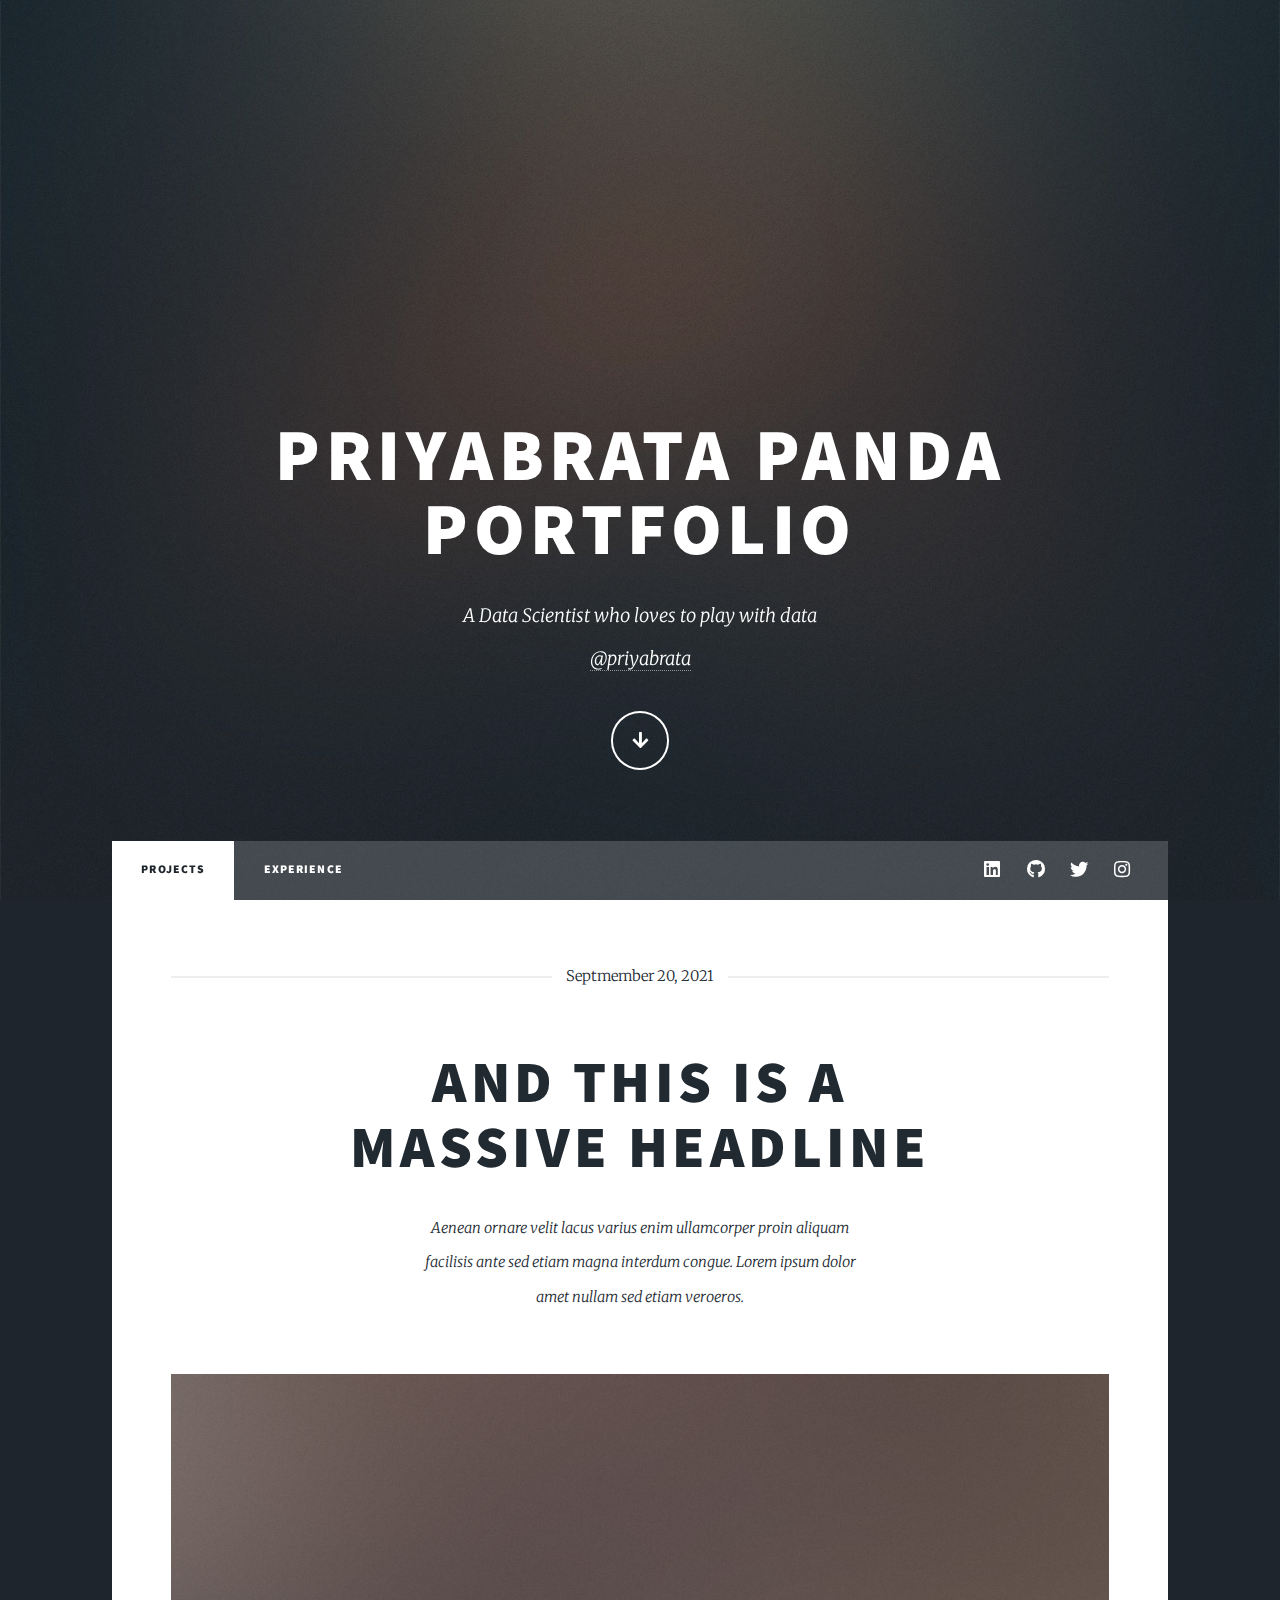
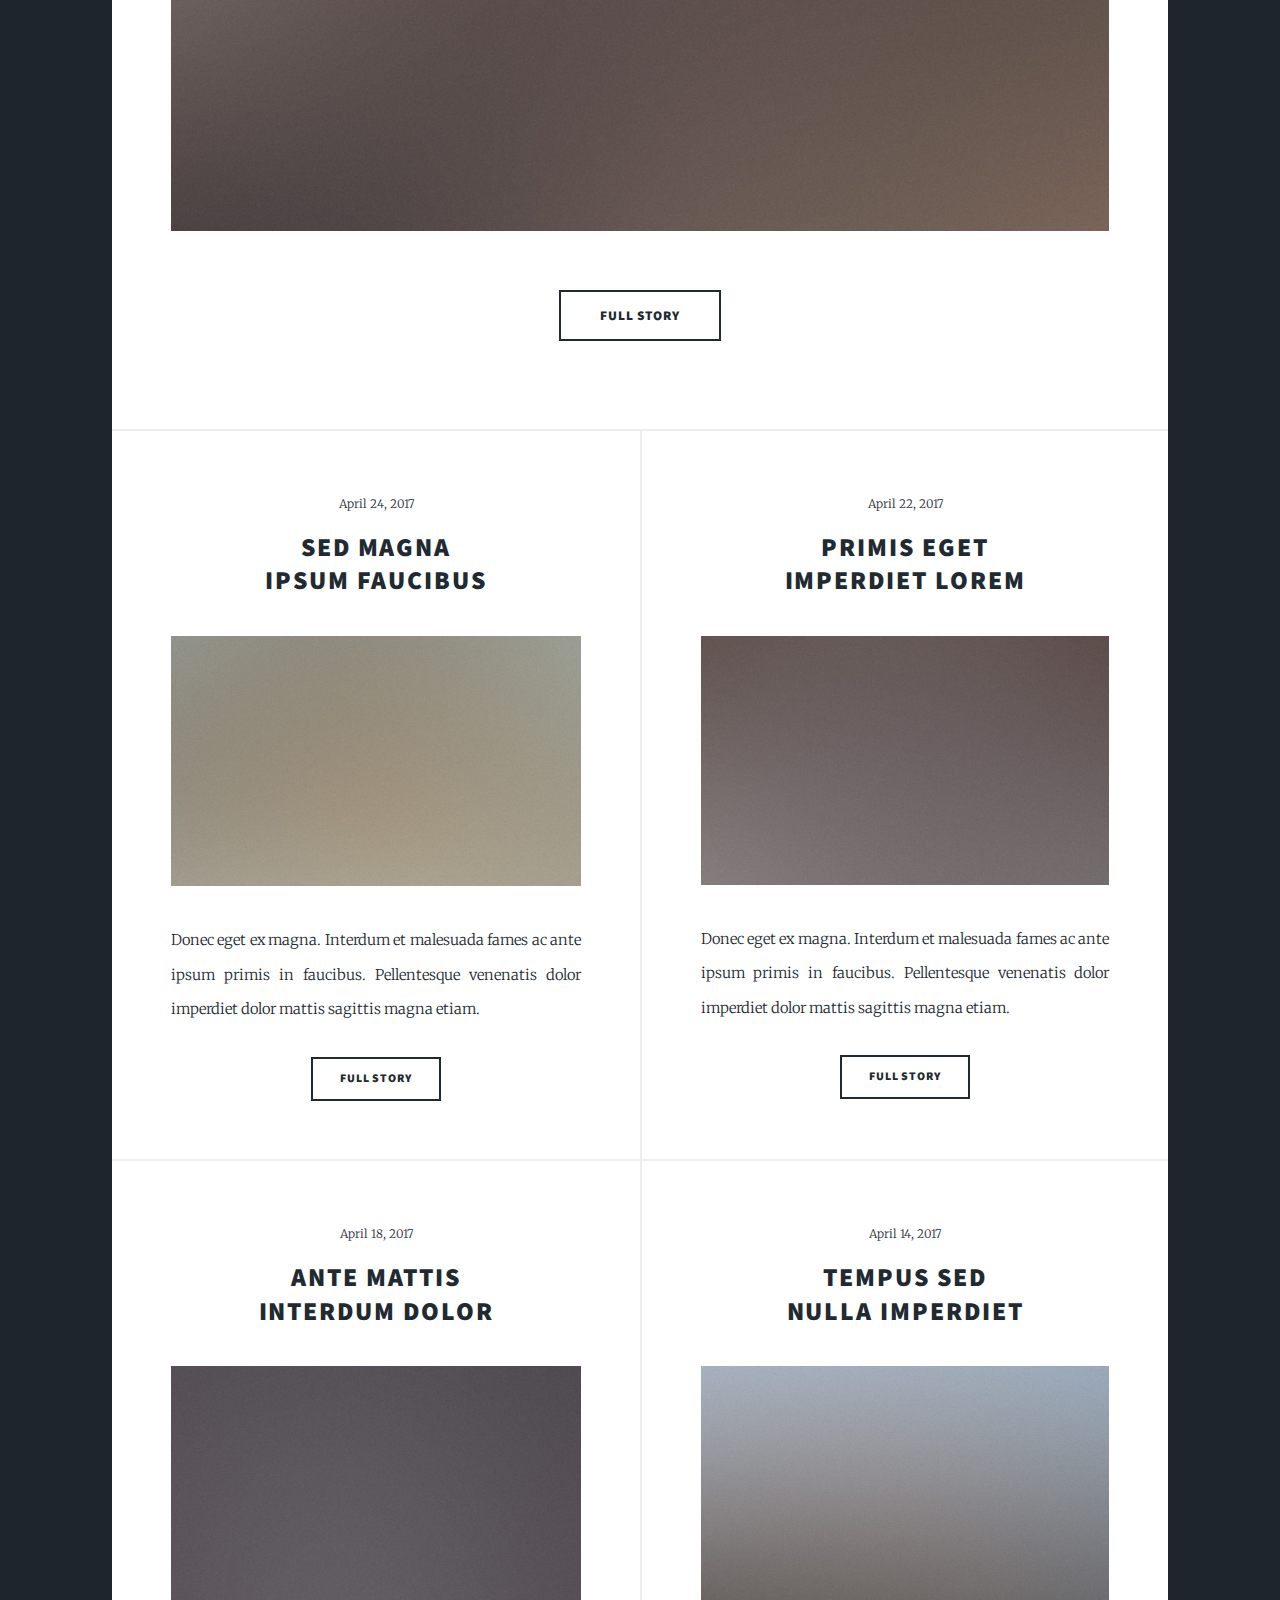
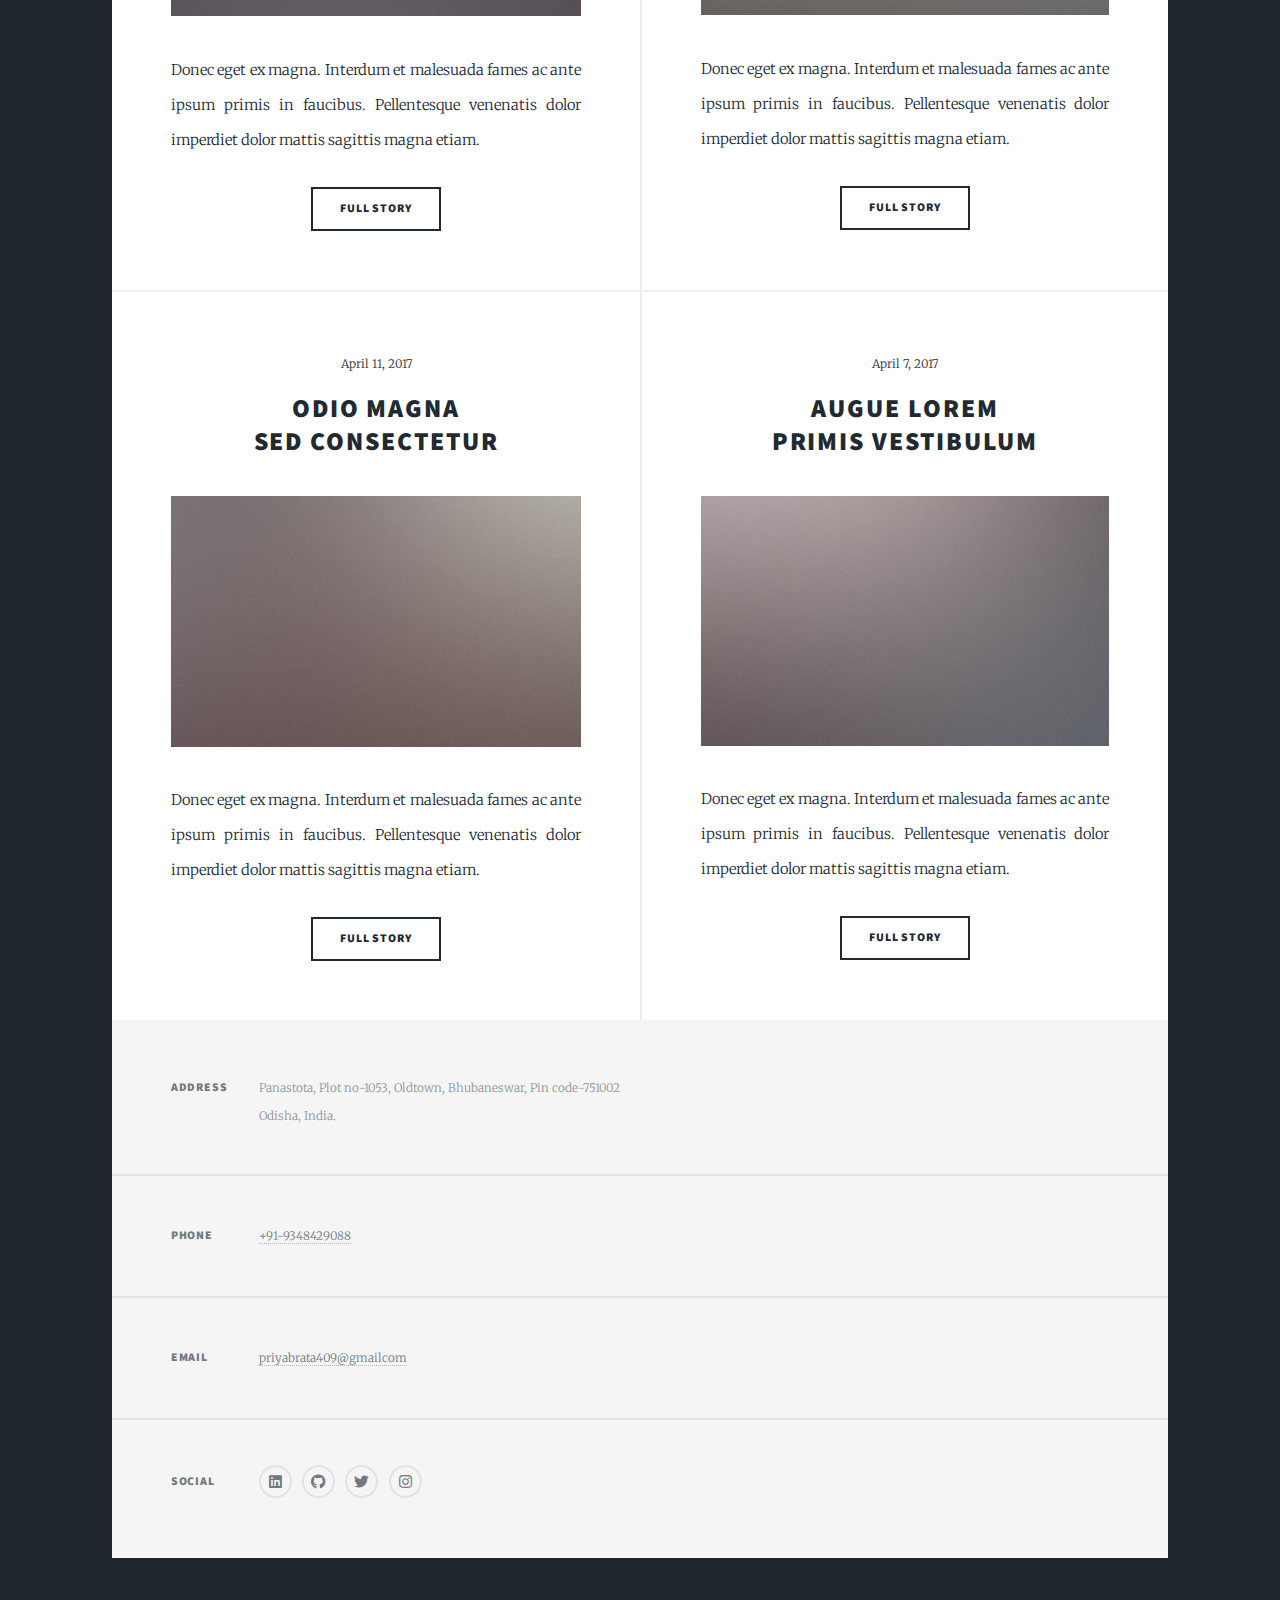
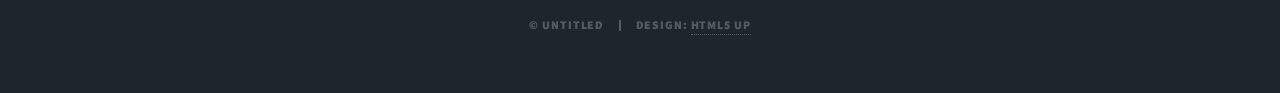
==== commit 5f9962b5: "intial commmit" ====
--- a/index.html
+++ b/index.html
@@ -1,191 +1,197 @@
-<!DOCTYPE HTML>
-<!--
-	Massively by HTML5 UP
-	html5up.net | @ajlkn
-	Free for personal and commercial use under the CCA 3.0 license (html5up.net/license)
--->
-<html>
-	<head>
-		<title>Priyabrat Panda Portfolio</title>
-		<meta charset="utf-8" />
-		<meta name="viewport" content="width=device-width, initial-scale=1, user-scalable=no" />
-		<link rel="stylesheet" href="assets/css/main.css" />
-		<noscript><link rel="stylesheet" href="assets/css/noscript.css" /></noscript>
-	</head>
-	<body class="is-preload">
-
-		<!-- Wrapper -->
-			<div id="wrapper" class="fade-in">
-
-				<!-- Intro -->
-					<div id="intro">
-						<h1>Priyabrata Panda<br />
-						Portfolio</h1>
-						<p>A Data Scientist who loves to play with data <br />
-						 <a href="https://www.linkedin.com/in/priyabrata-panda-5071/">@Priyabrata</a>.</p>
-						<ul class="actions">
-							<li><a href="#header" class="button icon solid solo fa-arrow-down scrolly">Continue</a></li>
-						</ul>
-					</div>
-
-				<!-- Header -->
-					<header id="header">
-						<a href="index.html" class="logo">Portfolio</a>
-					</header>
-
-				<!-- Nav -->
-					<nav id="nav">
-						<ul class="links">
-							<li class="active"><a href="index.html">Projects</a></li>
-							<li><a href="generic.html">Experience</a></li>
-						</ul>
-						<ul class="icons">
-							
-							<li><a href="https://github.com/Priyabrata409" class="icon brands alt fa-github"><span class="label">GitHub</span></a></li>
-							<li><a href="https://www.linkedin.com/in/priyabrata-panda-5071/" class="icon brands alt fa-linkedin"><span class="label">LinkedIn</span></a></li>
-							<li><a href="https://twitter.com/Priyabr83911850" class="icon brands alt fa-twitter"><span class="label">Twitter</span></a></li>
-							<li><a href="https://www.instagram.com/lucky__2000" class="icon brands alt fa-instagram"><span class="label">Instagram</span></a></li>
-						</ul>
-					</nav>
-
-				<!-- Main -->
-					<div id="main">
-
-						<!-- Featured Post -->
-							<article class="post featured">
-								<header class="major">
-									<span class="date">September 20, 2021</span>
-									<h2><a href="#">And this is a<br />
-									massive headline</a></h2>
-									<p>Aenean ornare velit lacus varius enim ullamcorper proin aliquam<br />
-									facilisis ante sed etiam magna interdum congue. Lorem ipsum dolor<br />
-									amet nullam sed etiam veroeros.</p>
-								</header>
-								<a href="#" class="image main"><img src="images/pic01.jpg" alt="" /></a>
-								<ul class="actions special">
-									<li><a href="#" class="button large">Full Story</a></li>
-								</ul>
-							</article>
-
-						<!-- Posts -->
-							<section class="posts">
-								<article>
-									<header>
-										<span class="date">April 24, 2017</span>
-										<h2><a href="#">Sed magna<br />
-										ipsum faucibus</a></h2>
-									</header>
-									<a href="#" class="image fit"><img src="images/pic02.jpg" alt="" /></a>
-									<p>Donec eget ex magna. Interdum et malesuada fames ac ante ipsum primis in faucibus. Pellentesque venenatis dolor imperdiet dolor mattis sagittis magna etiam.</p>
-									<ul class="actions special">
-										<li><a href="#" class="button">Full Story</a></li>
-									</ul>
-								</article>
-								<article>
-									<header>
-										<span class="date">April 22, 2017</span>
-										<h2><a href="#">Primis eget<br />
-										imperdiet lorem</a></h2>
-									</header>
-									<a href="#" class="image fit"><img src="images/pic03.jpg" alt="" /></a>
-									<p>Donec eget ex magna. Interdum et malesuada fames ac ante ipsum primis in faucibus. Pellentesque venenatis dolor imperdiet dolor mattis sagittis magna etiam.</p>
-									<ul class="actions special">
-										<li><a href="#" class="button">Full Story</a></li>
-									</ul>
-								</article>
-								<article>
-									<header>
-										<span class="date">April 18, 2017</span>
-										<h2><a href="#">Ante mattis<br />
-										interdum dolor</a></h2>
-									</header>
-									<a href="#" class="image fit"><img src="images/pic04.jpg" alt="" /></a>
-									<p>Donec eget ex magna. Interdum et malesuada fames ac ante ipsum primis in faucibus. Pellentesque venenatis dolor imperdiet dolor mattis sagittis magna etiam.</p>
-									<ul class="actions special">
-										<li><a href="#" class="button">Full Story</a></li>
-									</ul>
-								</article>
-								<article>
-									<header>
-										<span class="date">April 14, 2017</span>
-										<h2><a href="#">Tempus sed<br />
-										nulla imperdiet</a></h2>
-									</header>
-									<a href="#" class="image fit"><img src="images/pic05.jpg" alt="" /></a>
-									<p>Donec eget ex magna. Interdum et malesuada fames ac ante ipsum primis in faucibus. Pellentesque venenatis dolor imperdiet dolor mattis sagittis magna etiam.</p>
-									<ul class="actions special">
-										<li><a href="#" class="button">Full Story</a></li>
-									</ul>
-								</article>
-								<article>
-									<header>
-										<span class="date">April 11, 2017</span>
-										<h2><a href="#">Odio magna<br />
-										sed consectetur</a></h2>
-									</header>
-									<a href="#" class="image fit"><img src="images/pic06.jpg" alt="" /></a>
-									<p>Donec eget ex magna. Interdum et malesuada fames ac ante ipsum primis in faucibus. Pellentesque venenatis dolor imperdiet dolor mattis sagittis magna etiam.</p>
-									<ul class="actions special">
-										<li><a href="#" class="button">Full Story</a></li>
-									</ul>
-								</article>
-								<article>
-									<header>
-										<span class="date">April 7, 2017</span>
-										<h2><a href="#">Augue lorem<br />
-										primis vestibulum</a></h2>
-									</header>
-									<a href="#" class="image fit"><img src="images/pic07.jpg" alt="" /></a>
-									<p>Donec eget ex magna. Interdum et malesuada fames ac ante ipsum primis in faucibus. Pellentesque venenatis dolor imperdiet dolor mattis sagittis magna etiam.</p>
-									<ul class="actions special">
-										<li><a href="#" class="button">Full Story</a></li>
-									</ul>
-								</article>
-							</section>
-
-
-
-						<section class="split contact">
-							<section class="alt">
-								<h3>Address</h3>
-								<p>Panastota,Plot no-1053, Oldtown, Bhubaneswar, Pin code-751002<br />
-								Odisha, India.</p>
-							</section>
-							<section>
-								<h3>Phone</h3>
-								<p><a href="#">+91-9348429088</a></p>
-							</section>
-							<section>
-								<h3>Email</h3>
-								<p><a href="#">priyabrata409@gmail.com</a></p>
-							</section>
-							<section>
-								<h3>Social</h3>
-								<ul class="icons alt">
-									<li><a href="https://github.com/Priyabrata409" class="icon brands alt fa-github"><span class="label">GitHub</span></a></li>
-									<li><a href="https://www.linkedin.com/in/priyabrata-panda-5071/" class="icon brands alt fa-linkedin"><span class="label">LinkedIn</span></a></li>
-									<li><a href="https://twitter.com/Priyabr83911850" class="icon brands alt fa-twitter"><span class="label">Twitter</span></a></li>
-									<li><a href="https://www.instagram.com/lucky__2000" class="icon brands alt fa-instagram"><span class="label">Instagram</span></a></li>
-								</ul>
-							</section>
-						</section>
-					</footer>
-
-				<!-- Copyright -->
-					<div id="copyright">
-						<ul><li>&copy; Untitled</li><li>Design: <a href="https://html5up.net">HTML5 UP</a></li></ul>
-					</div>
-
-			</div>
-
-		<!-- Scripts -->
-			<script src="assets/js/jquery.min.js"></script>
-			<script src="assets/js/jquery.scrollex.min.js"></script>
-			<script src="assets/js/jquery.scrolly.min.js"></script>
-			<script src="assets/js/browser.min.js"></script>
-			<script src="assets/js/breakpoints.min.js"></script>
-			<script src="assets/js/util.js"></script>
-			<script src="assets/js/main.js"></script>
-
-	</body>
+<!DOCTYPE HTML>
+<!--
+	Massively by HTML5 UP
+	html5up.net | @ajlkn
+	Free for personal and commercial use under the CCA 3.0 license (html5up.net/license)
+-->
+<html>
+	<head>
+		<title>Portfolio Website</title>
+		<meta charset="utf-8" />
+		<meta name="viewport" content="width=device-width, initial-scale=1, user-scalable=no" />
+		<link rel="stylesheet" href="assets/css/main.css" />
+		<noscript><link rel="stylesheet" href="assets/css/noscript.css" /></noscript>
+	</head>
+	<body class="is-preload">
+
+		<!-- Wrapper -->
+			<div id="wrapper" class="fade-in">
+
+				<!-- Intro -->
+					<div id="intro">
+						<h1>Priyabrata Panda<br />
+						Portfolio</h1>
+						<p>A Data Scientist who loves to play with data <br />
+					       <a href="https://www.linkedin.com/in/priyabrata-panda-5071/">@priyabrata</p>
+						<ul class="actions">
+							<li><a href="#header" class="button icon solid solo fa-arrow-down scrolly">Continue</a></li>
+						</ul>
+					</div>
+
+				<!-- Header -->
+					<header id="header">
+						<a href="index.html" class="logo">Portfolio</a>
+					</header>
+
+				<!-- Nav -->
+					<nav id="nav">
+						<ul class="links">
+							<li class="active"><a href="index.html">Projects</a></li>
+							<li><a href="generic.html">Experience</a></li>
+							
+						</ul>
+						<ul class="icons">
+							<li><a href="https://www.linkedin.com/in/priyabrata-panda-5071/" class="icon brands fa-linkedin"><span class="label">LinkedIn</span></a></li>
+							<li><a href="https://github.com/Priyabrata409" class="icon brands fa-github"><span class="label">GitHub</span></a></li>
+							<li><a href="https://twitter.com/Priyabr83911850" class="icon brands fa-twitter"><span class="label">Twitter</span></a></li>
+							<li><a href="https://www.instagram.com/lucky__2000/" class="icon brands fa-instagram"><span class="label">Instagram</span></a></li>
+							
+						</ul>
+					</nav>
+
+				<!-- Main -->
+					<div id="main">
+
+						<!-- Featured Post -->
+							<article class="post featured">
+								<header class="major">
+									<span class="date">Septmember 20, 2021</span>
+									<h2><a href="#">And this is a<br />
+									massive headline</a></h2>
+									<p>Aenean ornare velit lacus varius enim ullamcorper proin aliquam<br />
+									facilisis ante sed etiam magna interdum congue. Lorem ipsum dolor<br />
+									amet nullam sed etiam veroeros.</p>
+								</header>
+								<a href="#" class="image main"><img src="images/pic01.jpg" alt="" /></a>
+								<ul class="actions special">
+									<li><a href="#" class="button large">Full Story</a></li>
+								</ul>
+							</article>
+
+						<!-- Posts -->
+							<section class="posts">
+								<article>
+									<header>
+										<span class="date">April 24, 2017</span>
+										<h2><a href="#">Sed magna<br />
+										ipsum faucibus</a></h2>
+									</header>
+									<a href="#" class="image fit"><img src="images/pic02.jpg" alt="" /></a>
+									<p>Donec eget ex magna. Interdum et malesuada fames ac ante ipsum primis in faucibus. Pellentesque venenatis dolor imperdiet dolor mattis sagittis magna etiam.</p>
+									<ul class="actions special">
+										<li><a href="#" class="button">Full Story</a></li>
+									</ul>
+								</article>
+								<article>
+									<header>
+										<span class="date">April 22, 2017</span>
+										<h2><a href="#">Primis eget<br />
+										imperdiet lorem</a></h2>
+									</header>
+									<a href="#" class="image fit"><img src="images/pic03.jpg" alt="" /></a>
+									<p>Donec eget ex magna. Interdum et malesuada fames ac ante ipsum primis in faucibus. Pellentesque venenatis dolor imperdiet dolor mattis sagittis magna etiam.</p>
+									<ul class="actions special">
+										<li><a href="#" class="button">Full Story</a></li>
+									</ul>
+								</article>
+								<article>
+									<header>
+										<span class="date">April 18, 2017</span>
+										<h2><a href="#">Ante mattis<br />
+										interdum dolor</a></h2>
+									</header>
+									<a href="#" class="image fit"><img src="images/pic04.jpg" alt="" /></a>
+									<p>Donec eget ex magna. Interdum et malesuada fames ac ante ipsum primis in faucibus. Pellentesque venenatis dolor imperdiet dolor mattis sagittis magna etiam.</p>
+									<ul class="actions special">
+										<li><a href="#" class="button">Full Story</a></li>
+									</ul>
+								</article>
+								<article>
+									<header>
+										<span class="date">April 14, 2017</span>
+										<h2><a href="#">Tempus sed<br />
+										nulla imperdiet</a></h2>
+									</header>
+									<a href="#" class="image fit"><img src="images/pic05.jpg" alt="" /></a>
+									<p>Donec eget ex magna. Interdum et malesuada fames ac ante ipsum primis in faucibus. Pellentesque venenatis dolor imperdiet dolor mattis sagittis magna etiam.</p>
+									<ul class="actions special">
+										<li><a href="#" class="button">Full Story</a></li>
+									</ul>
+								</article>
+								<article>
+									<header>
+										<span class="date">April 11, 2017</span>
+										<h2><a href="#">Odio magna<br />
+										sed consectetur</a></h2>
+									</header>
+									<a href="#" class="image fit"><img src="images/pic06.jpg" alt="" /></a>
+									<p>Donec eget ex magna. Interdum et malesuada fames ac ante ipsum primis in faucibus. Pellentesque venenatis dolor imperdiet dolor mattis sagittis magna etiam.</p>
+									<ul class="actions special">
+										<li><a href="#" class="button">Full Story</a></li>
+									</ul>
+								</article>
+								<article>
+									<header>
+										<span class="date">April 7, 2017</span>
+										<h2><a href="#">Augue lorem<br />
+										primis vestibulum</a></h2>
+									</header>
+									<a href="#" class="image fit"><img src="images/pic07.jpg" alt="" /></a>
+									<p>Donec eget ex magna. Interdum et malesuada fames ac ante ipsum primis in faucibus. Pellentesque venenatis dolor imperdiet dolor mattis sagittis magna etiam.</p>
+									<ul class="actions special">
+										<li><a href="#" class="button">Full Story</a></li>
+									</ul>
+								</article>
+							</section>
+
+
+					</div>
+
+				<!-- Footer -->
+					<footer id="footer">
+						
+						<section class="split contact">
+							<section class="alt">
+								<h3>Address</h3>
+								<p>Panastota, Plot no-1053, Oldtown, Bhubaneswar, Pin code-751002<br />
+								Odisha, India.</p>
+							</section>
+							<section>
+								<h3>Phone</h3>
+								<p><a href="#">+91-9348429088</a></p>
+							</section>
+							<section>
+								<h3>Email</h3>
+								<p><a href="#">priyabrata409@gmailcom</a></p>
+							</section>
+							<section>
+								<h3>Social</h3>
+								<ul class="icons alt">
+									<li><a href="https://www.linkedin.com/in/priyabrata-panda-5071/" class="icon brands fa-linkedin"><span class="label">LinkedIn</span></a></li>
+							        <li><a href="https://github.com/Priyabrata409" class="icon brands fa-github"><span class="label">GitHub</span></a></li>
+							        <li><a href="https://twitter.com/Priyabr83911850" class="icon brands fa-twitter"><span class="label">Twitter</span></a></li>
+							        <li><a href="https://www.instagram.com/lucky__2000/" class="icon brands fa-instagram"><span class="label">Instagram</span></a></li>
+							
+								</ul>
+							</section>
+						</section>
+					</footer>
+
+				<!-- Copyright -->
+					<div id="copyright">
+						<ul><li>&copy; Untitled</li><li>Design: <a href="https://html5up.net">HTML5 UP</a></li></ul>
+					</div>
+
+			</div>
+
+		<!-- Scripts -->
+			<script src="assets/js/jquery.min.js"></script>
+			<script src="assets/js/jquery.scrollex.min.js"></script>
+			<script src="assets/js/jquery.scrolly.min.js"></script>
+			<script src="assets/js/browser.min.js"></script>
+			<script src="assets/js/breakpoints.min.js"></script>
+			<script src="assets/js/util.js"></script>
+			<script src="assets/js/main.js"></script>
+
+	</body>
 </html>--- a/assets/css/main.css
+++ b/assets/css/main.css
@@ -1,10 +1,10 @@
 @import url(fontawesome-all.min.css);
 @import url("https://fonts.googleapis.com/css?family=Merriweather:300,700,300italic,700italic|Source+Sans+Pro:900");
 
-/*
-	Massively by HTML5 UP
-	html5up.net | @ajlkn
-	Free for personal and commercial use under the CCA 3.0 license (html5up.net/license)
+/*
+	Massively by HTML5 UP
+	html5up.net | @ajlkn
+	Free for personal and commercial use under the CCA 3.0 license (html5up.net/license)
 */
 
 html, body, div, span, applet, object,
--- a/assets/css/noscript.css
+++ b/assets/css/noscript.css
@@ -1,9 +1,9 @@
 @import url(font-awesome.min.css);
 
-/*
-	Massively by HTML5 UP
-	html5up.net | @ajlkn
-	Free for personal and commercial use under the CCA 3.0 license (html5up.net/license)
+/*
+	Massively by HTML5 UP
+	html5up.net | @ajlkn
+	Free for personal and commercial use under the CCA 3.0 license (html5up.net/license)
 */
 
 /* Wrapper */
